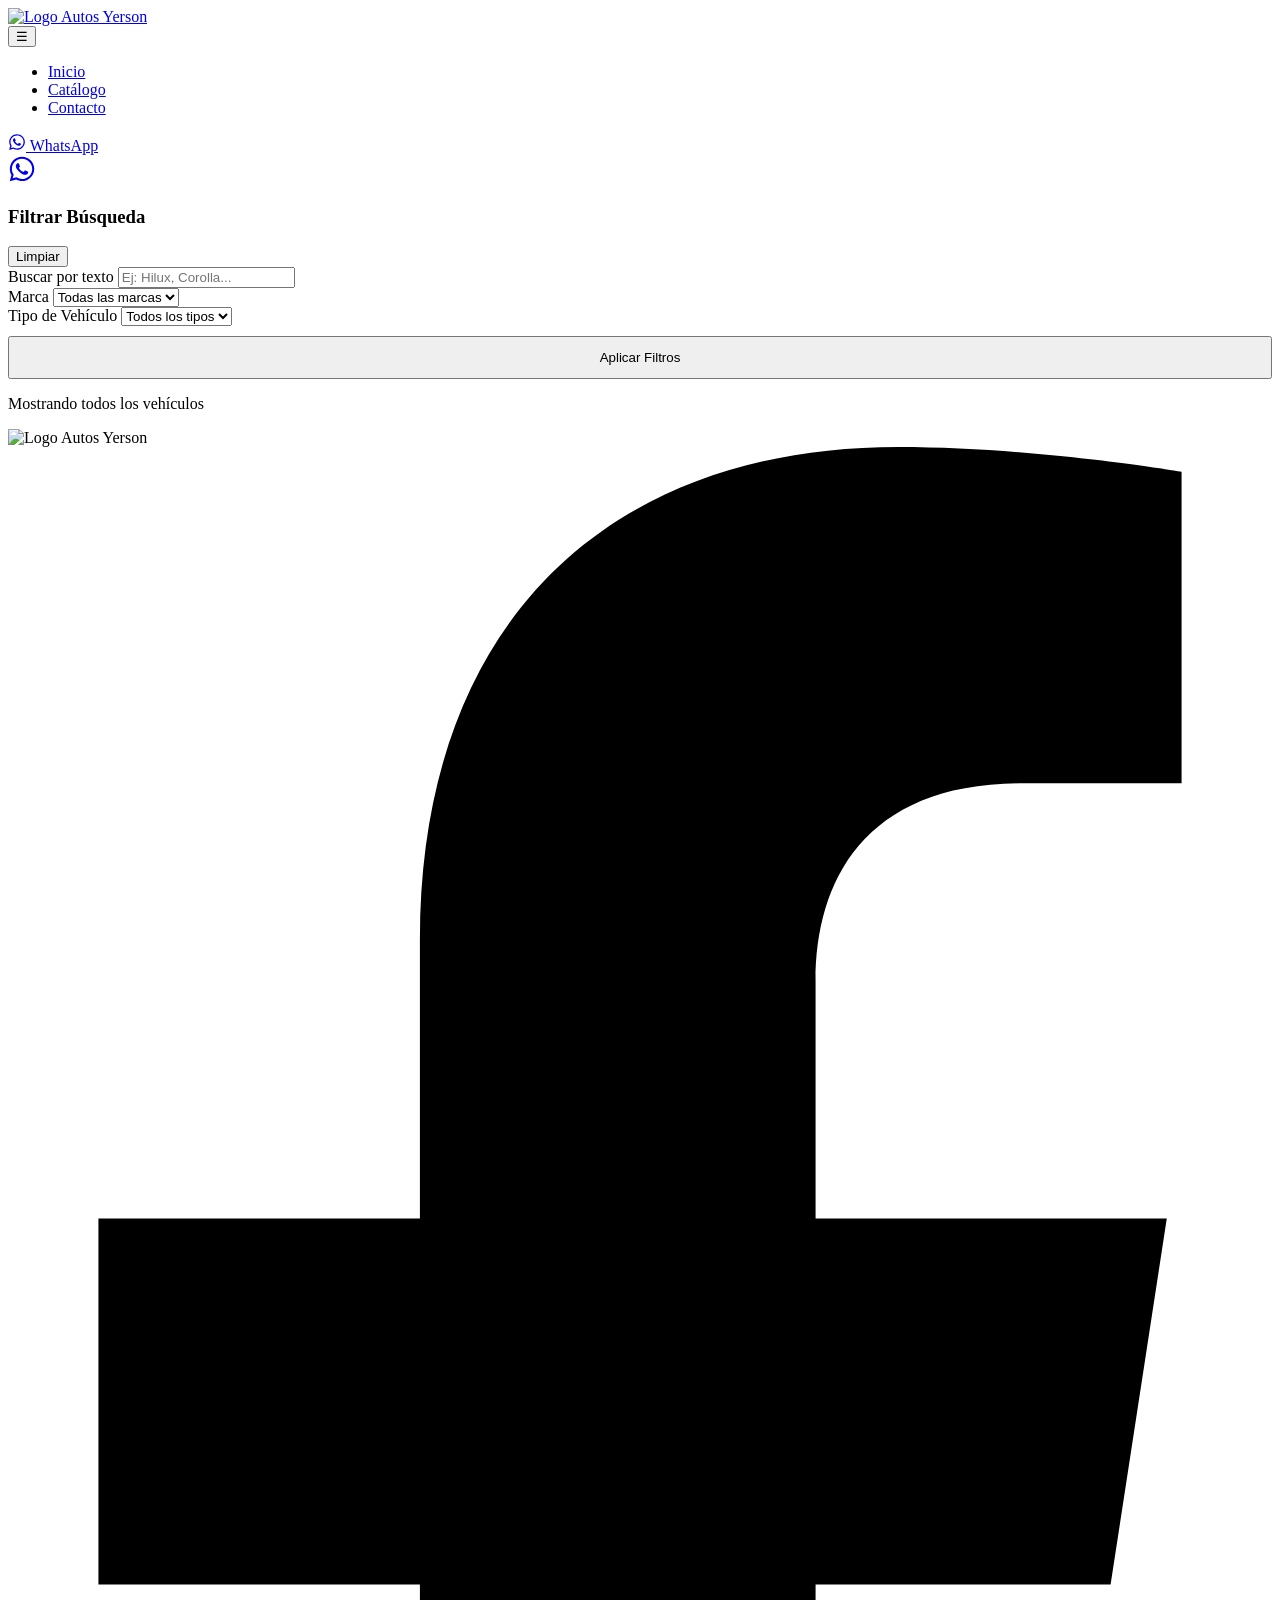
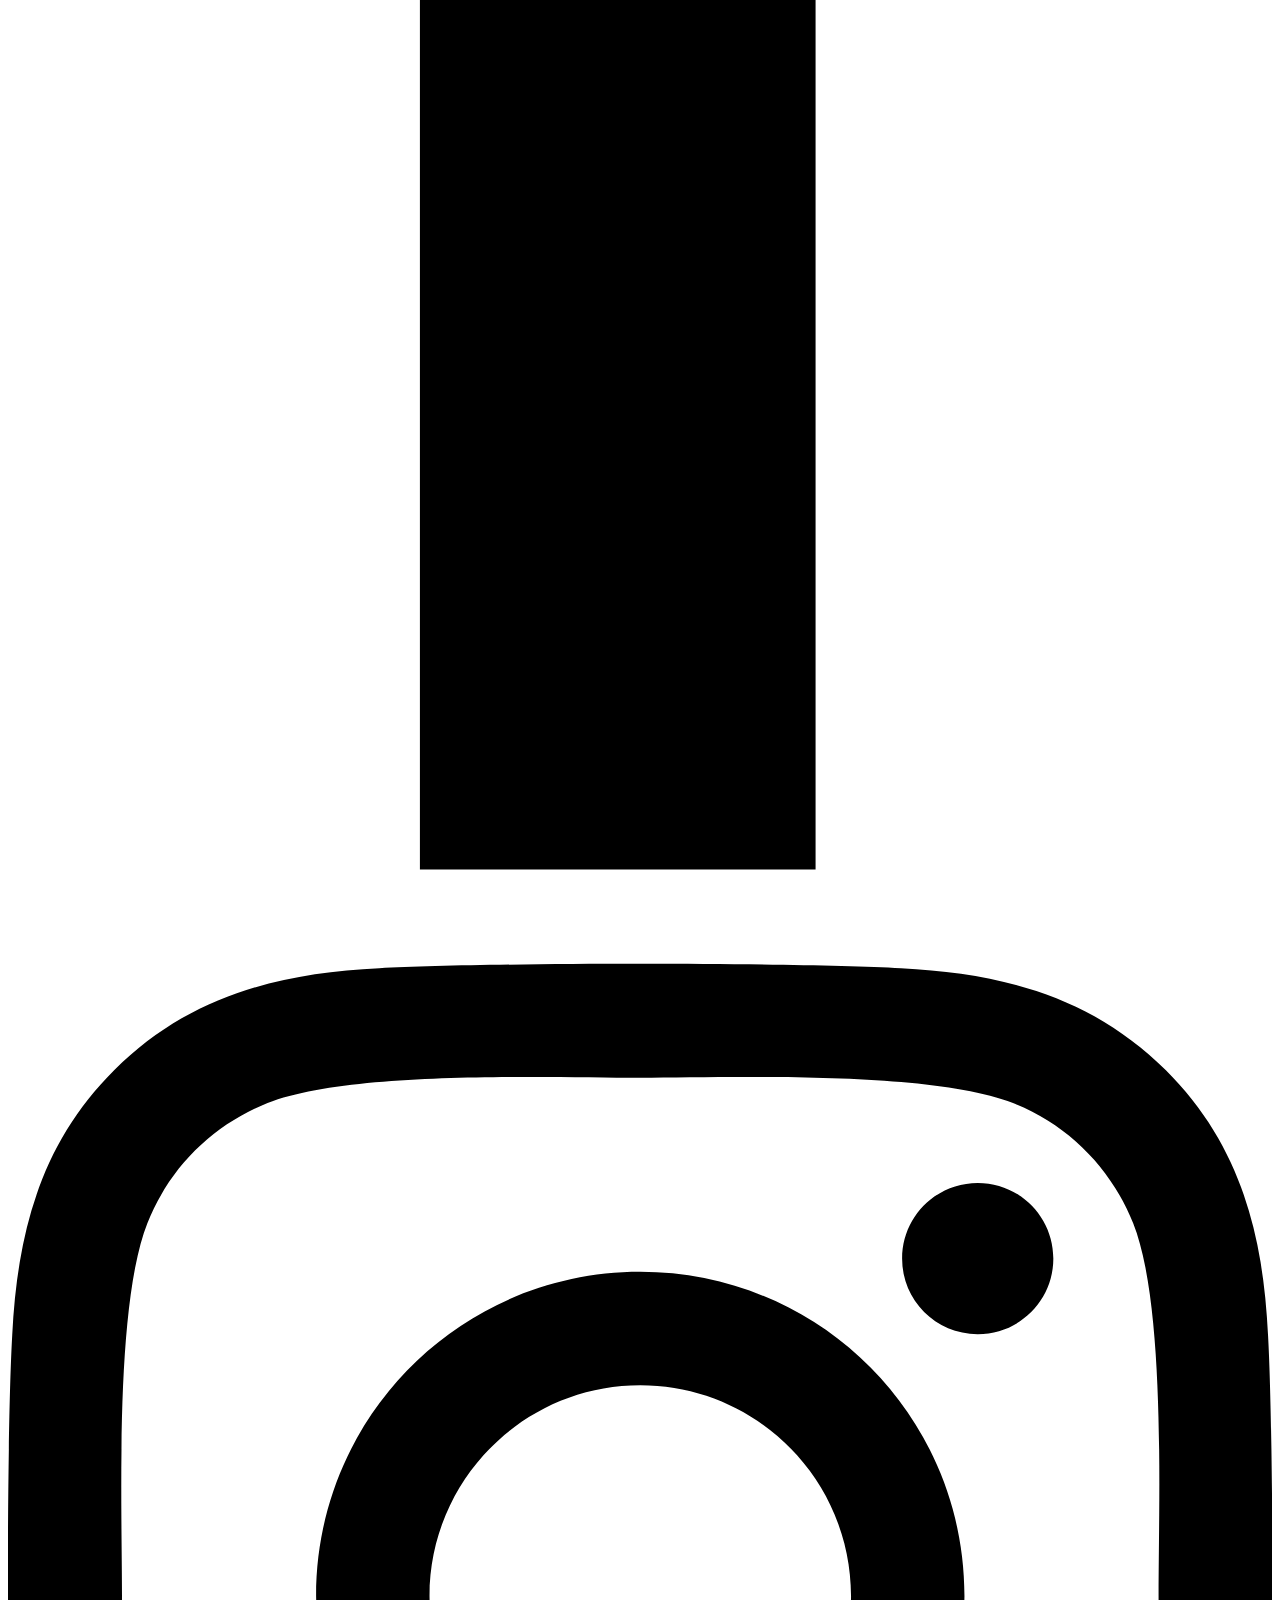
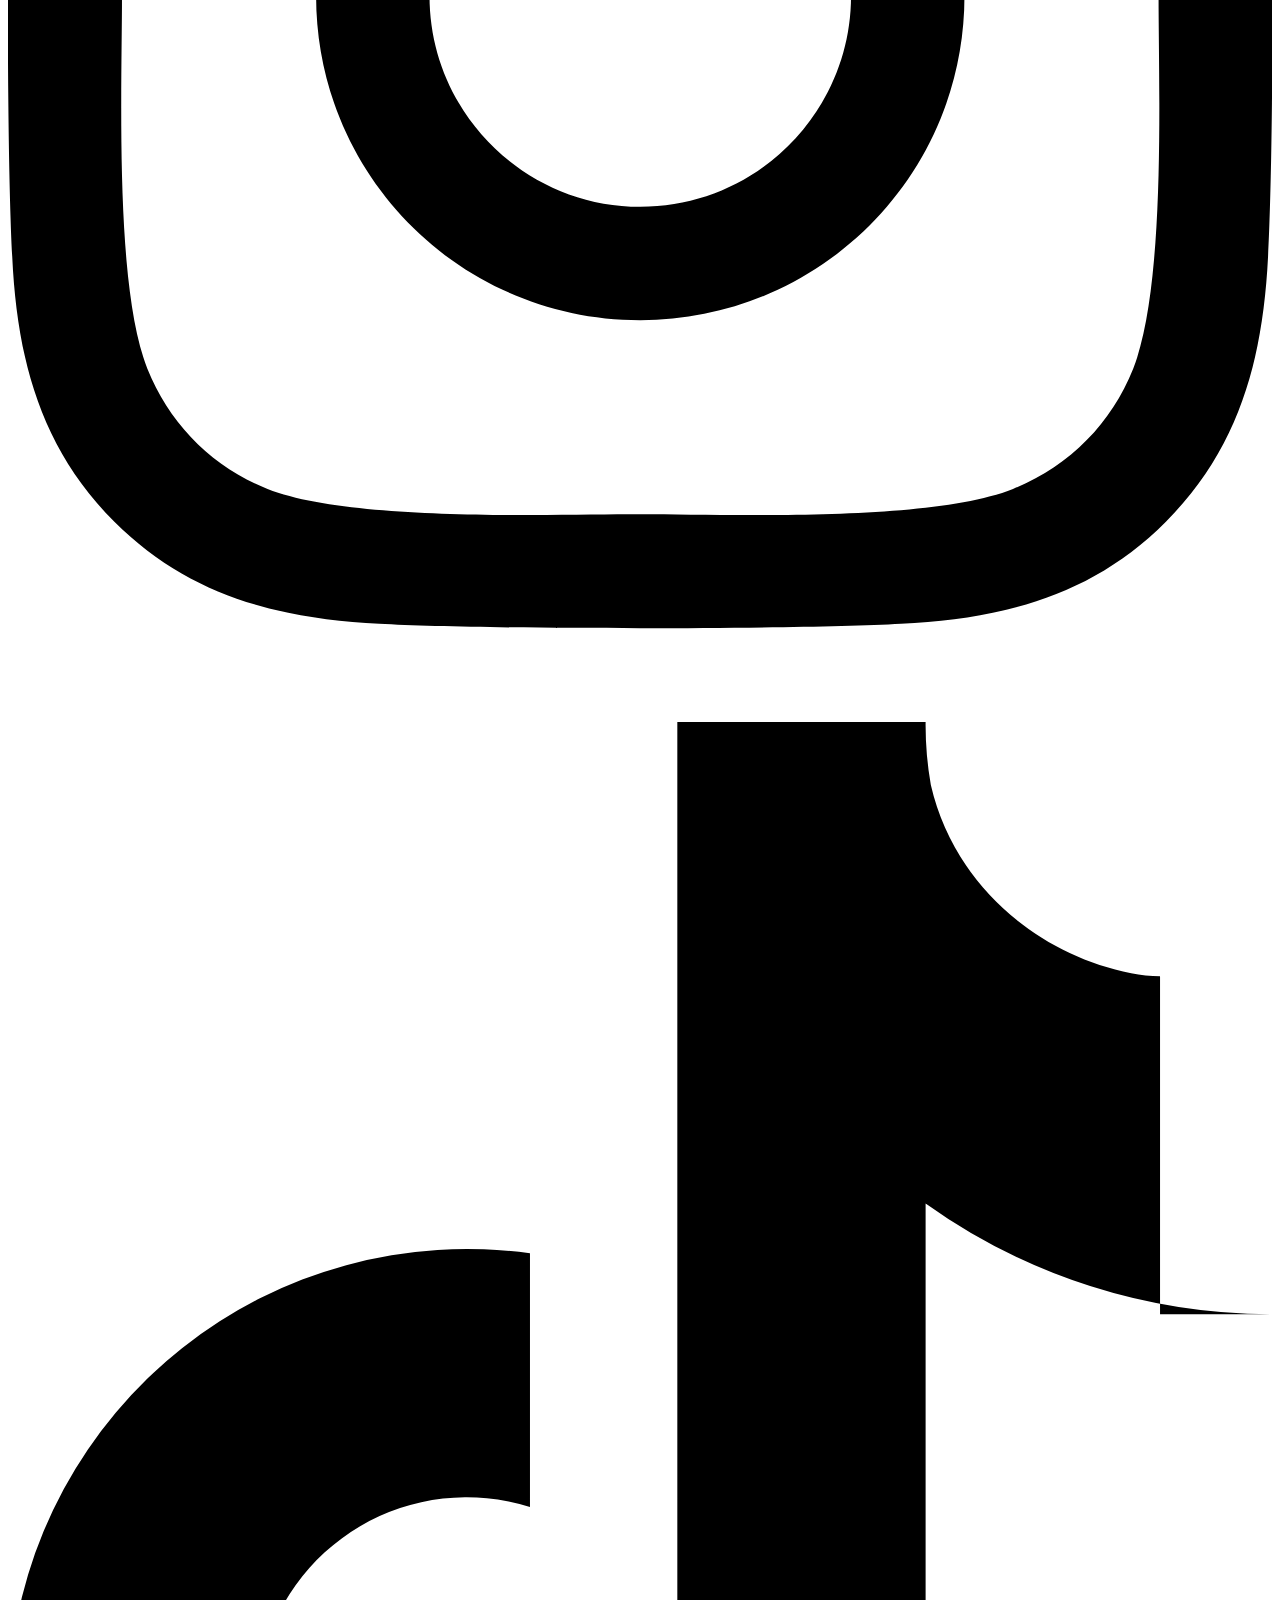
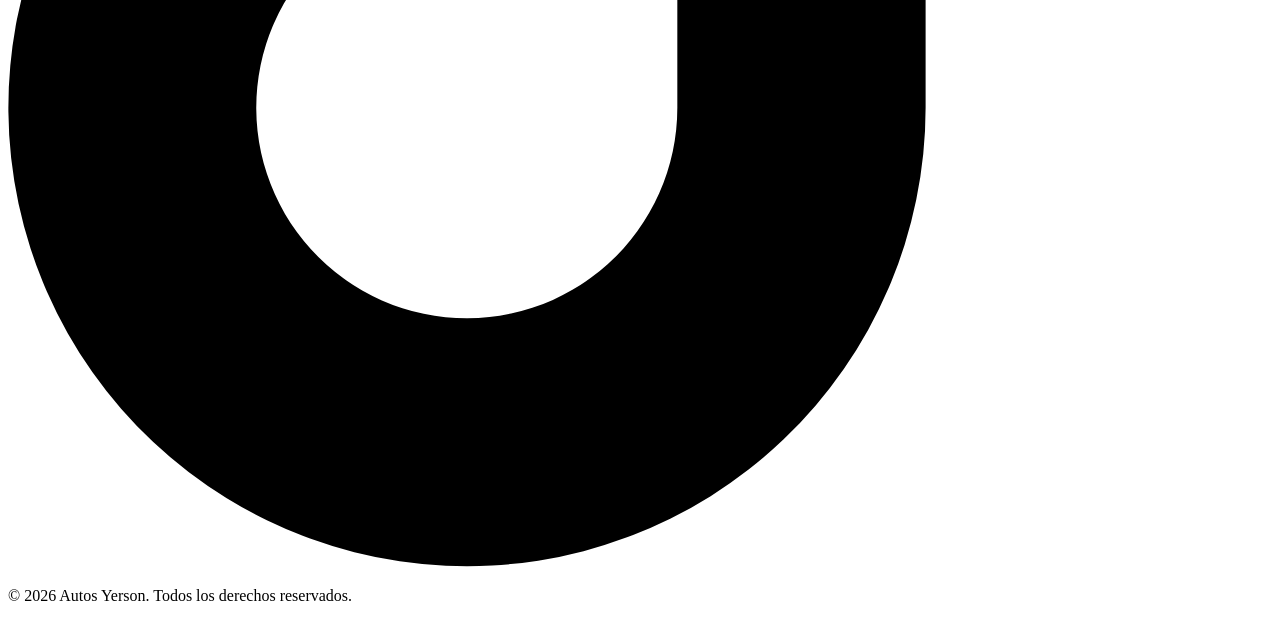
==== catalogo.html @ fd7e5380 "Add files via upload" ====
<!DOCTYPE html>
<html lang="es">
<head>
    <meta charset="UTF-8">
    <meta name="viewport" content="width=device-width, initial-scale=1.0">
    <title>Catálogo | Autos Yerson</title>
    <link href="https://fonts.googleapis.com/css2?family=Montserrat:wght@400;600;700;800&display=swap" rel="stylesheet">
    <link rel="stylesheet" href="css/styles.css">
</head>
<body>
    <header>
        <div class="logo">
            <a href="index.html">
                <img src="img/logo.png" alt="Logo Autos Yerson" class="logo-img">
            </a>
        </div>
        <button class="menu-toggle" id="menu-toggle">☰</button>
        <nav id="nav-menu">
            <ul>
                <li><a href="index.html">Inicio</a></li>
                <li><a href="catalogo.html" class="active">Catálogo</a></li>
                <!-- <li><a href="nosotros.html">Nosotros</a></li> -->
                <li><a href="contacto.html">Contacto</a></li>
            </ul>
        </nav>
         <a href="https://wa.me/50683307876" class="btn-whatsapp desktop-whatsapp" target="_blank" rel="noopener noreferrer">
    <svg viewBox="0 0 448 512" width="18" height="18"><path fill="currentColor" d="M380.9 97.1C339 55.1 283.2 32 223.9 32c-122.4 0-222 99.6-222 222 0 39.1 10.2 77.3 29.6 111L0 480l117.7-30.9c32.4 17.7 68.9 27 106.1 27h.1c122.3 0 224.1-99.6 224.1-222 0-59.3-25.2-115-67.1-157zm-157 341.6c-33.2 0-65.7-8.9-94-25.7l-6.7-4-69.8 18.3L72 359.2l-4.4-7c-18.5-29.4-28.2-63.3-28.2-98.2 0-101.7 82.8-184.5 184.6-184.5 49.3 0 95.6 19.2 130.4 54.1 34.8 34.9 56.2 81.2 56.1 130.5 0 101.8-84.9 184.6-186.6 184.6zm101.2-138.2c-5.5-2.8-32.8-16.2-37.9-18-5.1-1.9-8.8-2.8-12.5 2.8-3.7 5.6-14.3 18-17.6 21.8-3.2 3.7-6.5 4.2-12 1.4-32.6-16.3-54-29.1-75.5-66-5.7-9.8 5.7-9.1 16.3-30.3 1.8-3.7.9-6.9-.5-9.7-1.4-2.8-12.5-30.1-17.1-41.2-4.5-10.8-9.1-9.3-12.5-9.5-3.2-.2-6.9-.2-10.6-.2-3.7 0-9.7 1.4-14.8 6.9-5.1 5.6-19.4 19-19.4 46.3 0 27.3 19.9 53.7 22.6 57.4 2.8 3.7 39.1 59.7 94.8 83.8 35.2 15.2 49 16.5 66.6 13.9 10.7-1.6 32.8-13.4 37.4-26.4 4.6-13 4.6-24.1 3.2-26.4-1.3-2.5-5-3.9-10.5-6.6z"/></svg>
    WhatsApp
</a>
    </header>

<a href="https://wa.me/50683307876" class="whatsapp-flotante-premium" target="_blank" aria-label="Chat por WhatsApp">
    <svg viewBox="0 0 448 512" width="28" height="28">
        <path fill="currentColor" d="M380.9 97.1C339 55.1 283.2 32 223.9 32c-122.4 0-222 99.6-222 222 0 39.1 10.2 77.3 29.6 111L0 480l117.7-30.9c32.4 17.7 68.9 27 106.1 27h.1c122.3 0 224.1-99.6 224.1-222 0-59.3-25.2-115-67.1-157zm-157 341.6c-33.2 0-65.7-8.9-94-25.7l-6.7-4-69.8 18.3L72 359.2l-4.4-7c-18.5-29.4-28.2-63.3-28.2-98.2 0-101.7 82.8-184.5 184.6-184.5 49.3 0 95.6 19.2 130.4 54.1 34.8 34.9 56.2 81.2 56.1 130.5 0 101.8-84.9 184.6-186.6 184.6zm101.2-138.2c-5.5-2.8-32.8-16.2-37.9-18-5.1-1.9-8.8-2.8-12.5 2.8-3.7 5.6-14.3 18-17.6 21.8-3.2 3.7-6.5 4.2-12 1.4-32.6-16.3-54-29.1-75.5-66-5.7-9.8 5.7-9.1 16.3-30.3 1.8-3.7.9-6.9-.5-9.7-1.4-2.8-12.5-30.1-17.1-41.2-4.5-10.8-9.1-9.3-12.5-9.5-3.2-.2-6.9-.2-10.6-.2-3.7 0-9.7 1.4-14.8 6.9-5.1 5.6-19.4 19-19.4 46.3 0 27.3 19.9 53.7 22.6 57.4 2.8 3.7 39.1 59.7 94.8 83.8 35.2 15.2 49 16.5 66.6 13.9 10.7-1.6 32.8-13.4 37.4-26.4 4.6-13 4.6-24.1 3.2-26.4-1.3-2.5-5-3.9-10.5-6.6z"/>
    </svg>
</a>


    <!-- <div class="page-header catalogo-bg">
        <div class="hero-overlay"></div>
        <div class="page-header-content">
            <h1>Nuestro Inventario</h1>
            <p>Encuentra el vehículo perfecto para ti.</p>
        </div>
    </div> -->

    <section class="section-container catalogo-layout">
        
        <aside class="filtros-sidebar">
            <div class="filtros-header">
                <h3>Filtrar Búsqueda</h3>
                <button id="btn-limpiar-filtros" class="btn-limpiar">Limpiar</button>
            </div>
            
            <form id="form-filtros-catalogo" class="formulario-filtros">
                <div class="filtro-grupo">
                    <label>Buscar por texto</label>
                    <input type="text" name="texto" placeholder="Ej: Hilux, Corolla...">
                </div>

                <div class="filtro-grupo">
                    <label>Marca</label>
                    <select name="marca">
                        <option value="">Todas las marcas</option>
                        <option value="toyota">Toyota</option>
                        <option value="nissan">Nissan</option>
                        <option value="hyundai">Hyundai</option>
                    </select>
                </div>

                <div class="filtro-grupo">
                    <label>Tipo de Vehículo</label>
                    <select name="tipo">
                        <option value="">Todos los tipos</option>
                        <option value="suv">SUV</option>
                        <option value="sedan">Sedán</option>
                        <option value="pickup">Pick-Up</option>
                    </select>
                </div>

                <button type="submit" class="btn-rojo-fuerte" style="width: 100%; padding: 12px; margin-top: 10px;">Aplicar Filtros</button>
            </form>
        </aside>

        <main class="catalogo-main">
            <div class="catalogo-top-bar">
                <p id="contador-resultados" class="resultados-texto">Mostrando todos los vehículos</p>
                
                <!-- <div class="ordenar-por">
                    <label>Ordenar por:</label>
                    <select id="select-ordenar">
                        <option value="recientes">Más recientes</option>
                        <option value="precio-menor">Precio: Menor a Mayor</option>
                        <option value="precio-mayor">Precio: Mayor a Menor</option>
                    </select>
                </div> -->
            </div>

            <div class="grid-autos" id="grid-autos">
                </div>

            <div id="paginacion" class="paginacion-container"></div>
        </main>
        
    </section>

   <footer>
    <div class="footer-content">
        <div class="logo-footer">
            <img src="img/logo.png" alt="Logo Autos Yerson" style="height: 60px;">
        </div>
        
        <div class="redes-sociales">
            <a href="https://facebook.com/autosyerson" class="social-btn facebook" target="_blank" aria-label="Facebook">
                <svg viewBox="0 0 320 512"><path d="M279.14 288l14.22-92.66h-88.91v-60.13c0-25.35 12.42-50.06 52.24-50.06h40.42V6.26S260.43 0 225.36 0c-73.22 0-121.08 44.38-121.08 124.72v70.62H22.89V288h81.39v224h100.17V288z"/></svg>
            </a>
            
            <a href="https://instagram.com/autosyerson" class="social-btn instagram" target="_blank" aria-label="Instagram">
                <svg viewBox="0 0 448 512"><path d="M224.1 141c-63.6 0-114.9 51.3-114.9 114.9s51.3 114.9 114.9 114.9S339 319.5 339 255.9 287.7 141 224.1 141zm0 189.6c-41.1 0-74.7-33.5-74.7-74.7s33.5-74.7 74.7-74.7 74.7 33.5 74.7 74.7-33.6 74.7-74.7 74.7zm146.4-194.3c0 14.9-12 26.8-26.8 26.8-14.9 0-26.8-12-26.8-26.8s12-26.8 26.8-26.8 26.8 12 26.8 26.8zm76.1 27.2c-1.7-35.9-9.9-67.7-36.2-93.9-26.2-26.2-58-34.4-93.9-36.2-37-2.1-147.9-2.1-184.9 0-35.8 1.7-67.6 9.9-93.9 36.1s-34.4 58-36.2 93.9c-2.1 37-2.1 147.9 0 184.9 1.7 35.9 9.9 67.7 36.2 93.9s58 34.4 93.9 36.2c37 2.1 147.9 2.1 184.9 0 35.9-1.7 67.7-9.9 93.9-36.2 26.2-26.2 34.4-58 36.2-93.9 2.1-37 2.1-147.8 0-184.8zM398.8 388c-7.8 19.6-22.9 34.7-42.6 42.6-29.5 11.7-99.5 9-132.1 9s-102.7 2.6-132.1-9c-19.6-7.8-34.7-22.9-42.6-42.6-11.7-29.5-9-99.5-9-132.1s-2.6-102.7 9-132.1c7.8-19.6 22.9-34.7 42.6-42.6 29.5-11.7 99.5-9 132.1-9s102.7-2.6 132.1 9c19.6 7.8 34.7 22.9 42.6 42.6 11.7 29.5 9 99.5 9 132.1s2.7 102.7-9 132.1z"/></svg>
            </a>

            <a href="https://tiktok.com/@autosyerson" class="social-btn tiktok" target="_blank" aria-label="TikTok">
                <svg viewBox="0 0 448 512"><path d="M448,209.91a210.06,210.06,0,0,1-122.77-39.25V349.38A162.55,162.55,0,1,1,185,188.31V278.2a74.62,74.62,0,1,0,52.23,71.18V0l88,0a121.18,121.18,0,0,0,1.86,22.32c7.87,34.19,36.31,59.78,71,66.73,3.37.67,6.81,1,10.23,1.1V209.91Z"/></svg>
            </a>
        </div>

        <p class="copyright">© 2026 Autos Yerson. Todos los derechos reservados.</p>
    </div>
</footer>


    <script src="js/script.js"></script>
</body>
</html>
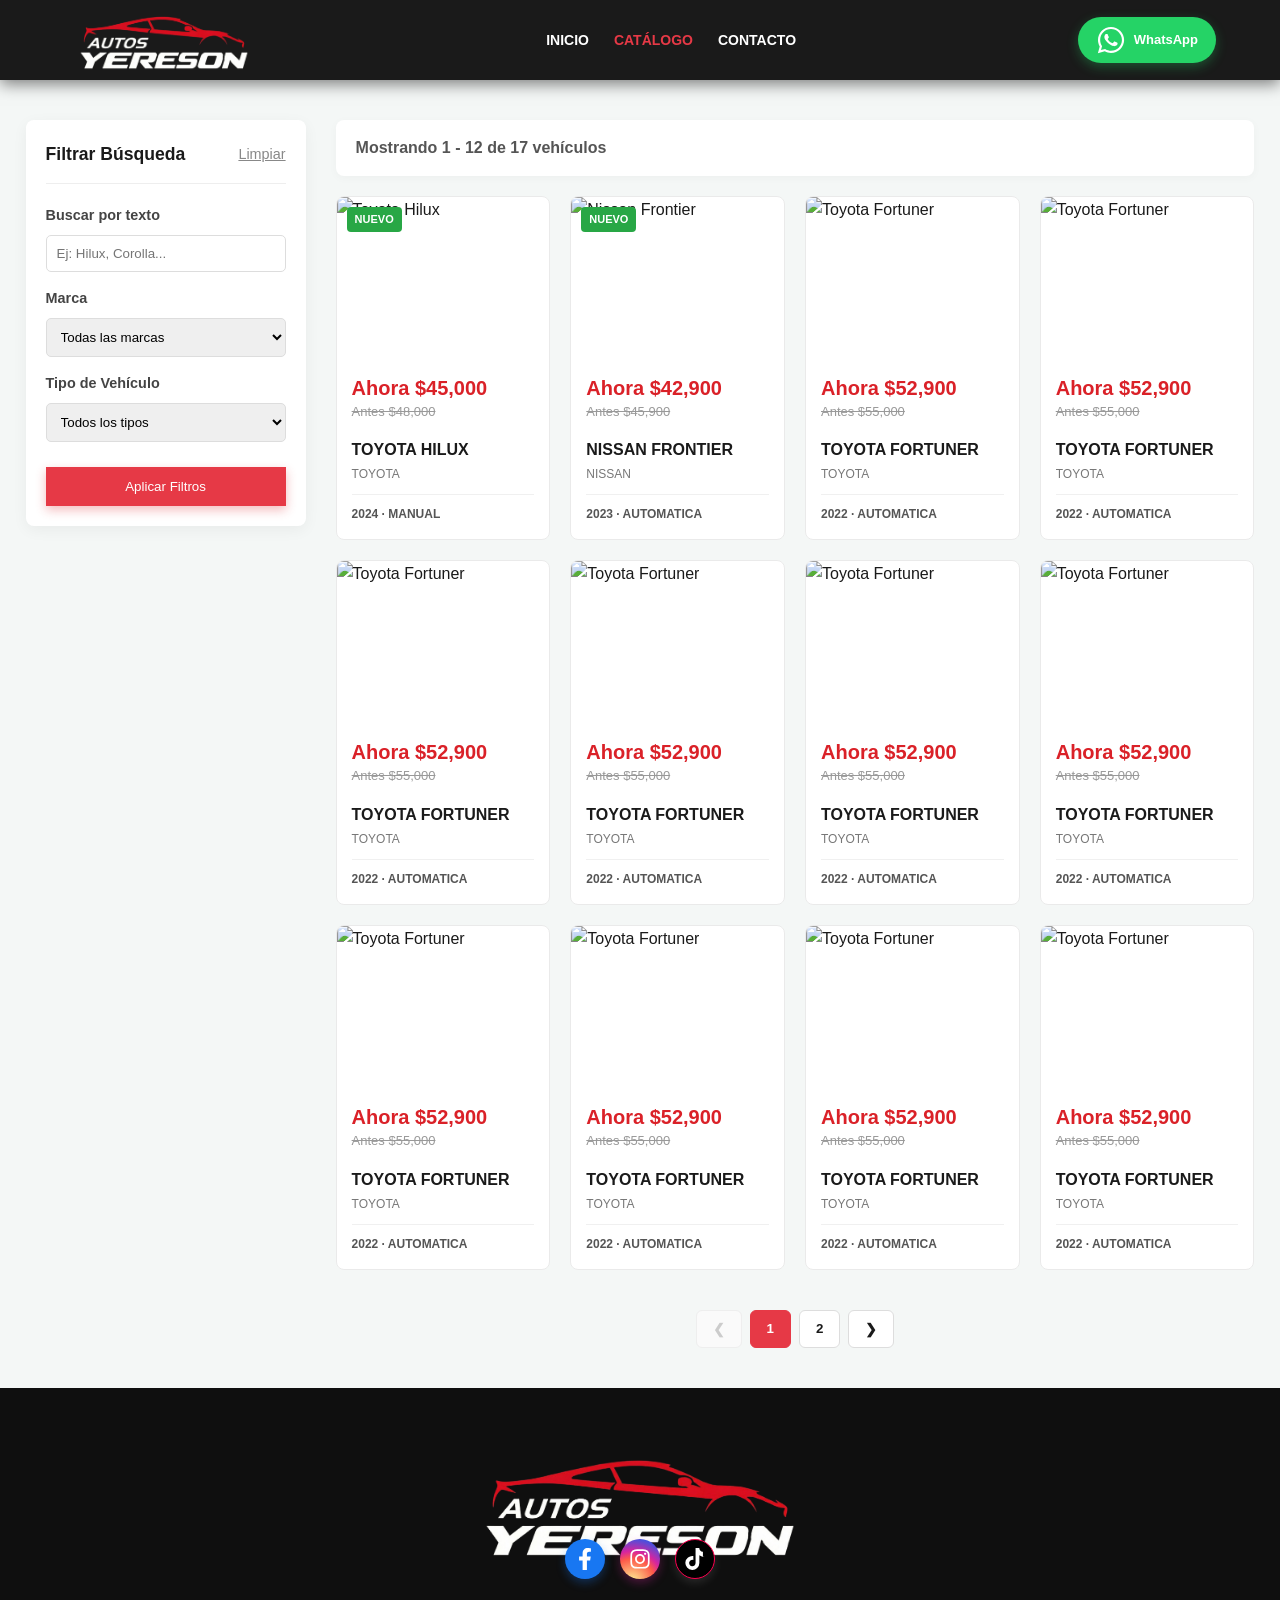
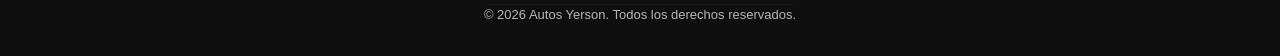
==== commit f583dcce: "Add files via upload" ====
--- a/catalogo.html
+++ b/catalogo.html
@@ -106,8 +106,8 @@
 
    <footer>
     <div class="footer-content">
-        <div class="logo-footer">
-            <img src="img/logo.png" alt="Logo Autos Yerson" style="height: 60px;">
+           <div class="logo-footer">
+            <img src="img/logo.png" alt="Logo Autos Yerson" style="height:110px;margin-bottom: -45px;">
         </div>
         
         <div class="redes-sociales">
--- a/css/styles.css
+++ b/css/styles.css
@@ -0,0 +1,2834 @@
+/* Estilos Generales y Reseteo */
+:root {
+    --primary-red: #E63946;
+    --dark-text: #1A1A1A;
+    --light-gray: #F4F7F6;
+    --pure-white: #FFFFFF;
+    --pure-black: #000000;
+}
+
+* {
+    margin: 0;
+    padding: 0;
+    box-sizing: border-box;
+}
+
+body {
+    font-family: 'Montserrat', sans-serif; /* Fuente moderna */
+    background-color: var(--light-gray);
+    color: var(--dark-text);
+    line-height: 1.6;
+}
+
+/* Cabecera Moderna */
+header {
+    display: flex;
+    justify-content: space-between;
+    align-items: center;
+    padding: 15px 5%;
+    background-color: var(--pure-white);
+    box-shadow: 0 2px 10px rgba(0,0,0,0.08);
+    position: sticky;
+    top: 0;
+    z-index: 1000;
+}
+
+/* Nuevo estilo de Logo Bicolor */
+.logo {
+    font-size: 28px;
+    font-weight: 800; /* Extra bold */
+    letter-spacing: -0.5px;
+}
+
+.brand-red { color: var(--primary-red); }
+.brand-dark { color: var(--dark-text); }
+.brand-white { color: var(--pure-white); }
+
+header nav ul {
+    list-style: none;
+    display: flex;
+    gap: 30px;
+}
+
+header nav ul li a {
+    text-decoration: none;
+    color: var(--dark-text);
+    font-weight: 600;
+    font-size: 14px;
+    text-transform: uppercase;
+    transition: color 0.3s;
+}
+
+header nav ul li a:hover, header nav ul li a.active {
+    color: var(--primary-red);
+}
+
+.btn-whatsapp {
+    background-color: #25D366;
+    color: white;
+    border: none;
+    padding: 12px 25px;
+    border-radius: 50px; /* Botones redondeados modernos */
+    font-weight: 700;
+    font-size: 14px;
+    cursor: pointer;
+    box-shadow: 0 4px 6px rgba(37, 211, 102, 0.2);
+    transition: transform 0.2s;
+}
+
+.btn-whatsapp:hover { transform: translateY(-2px); }
+
+/* Banner Principal y Buscador */
+.hero {
+    position: relative;
+    /* Nueva imagen de fondo más "premium" */
+    background: url('https://images.unsplash.com/photo-1492144534655-ae79c964c9d7?ixlib=rb-4.0.3&auto=format&fit=crop&w=1920&q=80') center/cover no-repeat;
+    height: 70vh; /* Un poco más alto */
+    display: flex;
+    justify-content: center;
+    align-items: center;
+    text-align: center;
+    color: var(--pure-white);
+}
+
+/* Capa oscura sobre la imagen para mejorar lectura */
+.hero-overlay {
+    position: absolute;
+    top: 0; left: 0; width: 100%; height: 100%;
+    background: linear-gradient(rgba(0,0,0,0.3), rgba(0,0,0,0.7));
+}
+
+.hero-content {
+    position: relative;
+    z-index: 2;
+    width: 90%;
+    max-width: 1000px;
+}
+
+.hero-content h1 {
+    font-size: 3.5rem;
+    font-weight: 800;
+    text-shadow: 0 2px 4px rgba(0,0,0,0.3);
+}
+
+.hero-subtitle {
+    font-size: 1.2rem;
+    margin-bottom: 40px;
+    opacity: 0.9;
+}
+
+/* Buscador Flotante Moderno */
+.search-box {
+    background: var(--pure-white);
+    padding: 15px;
+    border-radius: 8px;
+    display: flex;
+    gap: 15px;
+    justify-content: center;
+    flex-wrap: wrap;
+    box-shadow: 0 15px 30px rgba(0,0,0,0.15); /* Sombra más prominente */
+}
+
+.input-group {
+    flex: 1 1 200px; /* Flex para que se adapten */
+}
+
+.search-box select, .search-box button {
+    width: 100%;
+    padding: 15px 20px;
+    border: 2px solid #eee;
+    border-radius: 6px;
+    outline: none;
+    font-size: 16px;
+    font-family: 'Montserrat', sans-serif;
+    font-weight: 600;
+    color: #555;
+    background-color: #fff;
+    transition: border-color 0.3s;
+}
+
+.search-box select:focus {
+    border-color: var(--primary-red);
+}
+
+.btn-buscar {
+    background-color: var(--primary-red);
+    color: white;
+    border: none;
+    cursor: pointer;
+    font-weight: 800;
+    letter-spacing: 1px;
+    text-transform: uppercase;
+    flex: 0 1 auto; /* El botón no se estira tanto como los selects */
+    padding-left: 40px !important;
+    padding-right: 40px !important;
+}
+
+/* Secciones Comunes */
+.section-container {
+    padding: 80px 5%;
+}
+
+.section-title {
+    text-align: center;
+    margin-bottom: 50px;
+    color: var(--dark-text);
+    font-size: 2.2rem;
+    font-weight: 700;
+    position: relative;
+}
+
+/* Pequeña línea roja debajo de los títulos */
+.section-title::after {
+    content: '';
+    display: block;
+    width: 60px;
+    height: 4px;
+    background: var(--primary-red);
+    margin: 15px auto 0;
+    border-radius: 2px;
+}
+
+/* Catálogo de Autos (Tarjetas) */
+.grid-autos {
+    display: grid;
+    grid-template-columns: repeat(auto-fill, minmax(300px, 1fr));
+    gap: 30px;
+}
+
+.tarjeta-auto {
+    background: var(--pure-white);
+    border-radius: 12px; /* Bordes más redondeados */
+    overflow: hidden;
+    box-shadow: 0 5px 15px rgba(0,0,0,0.05);
+    transition: all 0.3s ease;
+    border: none; /* Quitamos el borde gris anterior */
+}
+
+.tarjeta-auto:hover {
+    transform: translateY(-8px);
+    box-shadow: 0 15px 30px rgba(0,0,0,0.1);
+}
+
+.image-container {
+    position: relative;
+    height: 240px;
+    overflow: hidden;
+}
+
+.tarjeta-auto img {
+    width: 100%;
+    height: 100%;
+    object-fit: cover;
+    transition: transform 0.5s;
+}
+
+.tarjeta-auto:hover img {
+    transform: scale(1.05); /* Zoom suave al pasar el mouse */
+}
+
+.tag-transmision {
+    position: absolute;
+    bottom: 10px;
+    left: 10px;
+    background: rgba(0,0,0,0.7);
+    color: white;
+    padding: 5px 10px;
+    font-size: 12px;
+    border-radius: 4px;
+    font-weight: 600;
+}
+
+.info-auto {
+    padding: 25px;
+}
+
+.precios-container {
+    display: flex;
+    align-items: baseline;
+    gap: 10px;
+    margin-bottom: 5px;
+}
+
+.precio-actual {
+    font-size: 1.8rem;
+    color: var(--primary-red);
+    font-weight: 800;
+}
+
+.precio-anterior {
+    text-decoration: line-through;
+    color: #aaa;
+    font-size: 1rem;
+    font-weight: 600;
+}
+
+.titulo-auto {
+    font-size: 1.3rem;
+    margin: 10px 0;
+    color: var(--dark-text);
+    font-weight: 700;
+}
+
+.detalles-auto {
+    color: #666;
+    font-size: 1rem;
+    font-weight: 500;
+}
+
+/* Categorías rápidas */
+.grid-categorias {
+    display: grid;
+    grid-template-columns: repeat(auto-fit, minmax(220px, 1fr));
+    gap: 25px;
+}
+
+.item-categoria {
+    background: var(--pure-white);
+    padding: 35px 20px;
+    text-align: center;
+    border-radius: 12px;
+    font-weight: 700;
+    color: var(--dark-text);
+    cursor: pointer;
+    transition: all 0.3s;
+    box-shadow: 0 4px 10px rgba(0,0,0,0.03);
+    border: 2px solid transparent;
+    text-transform: uppercase;
+    letter-spacing: 0.5px;
+}
+
+.item-categoria:hover {
+    border-color: var(--primary-red);
+    color: var(--primary-red);
+    transform: translateY(-3px);
+    box-shadow: 0 10px 20px rgba(230, 57, 70, 0.1);
+}
+
+/* Footer Negro */
+footer {
+    background: var(--pure-black);
+    color: var(--pure-white);
+    text-align: center;
+    padding: 10px 0;
+    margin-top: 0px;
+}
+
+.footer-content {
+    display: flex;
+    flex-direction: column;
+    align-items: center;
+    gap: 20px;
+}
+
+.logo-footer {
+    font-size: 24px;
+    font-weight: 800;
+}
+
+footer p {
+    opacity: 0.7;
+    font-size: 14px;
+}
+
+:root {
+    --primary-red: #E63946;
+    --dark-text: #1A1A1A;
+    --light-gray: #F4F7F6;
+    --pure-white: #FFFFFF;
+    --pure-black: #000000;
+}
+
+* { margin: 0; padding: 0; box-sizing: border-box; }
+body { font-family: 'Montserrat', sans-serif; background-color: var(--light-gray); color: var(--dark-text); line-height: 1.6; }
+
+/* Header */
+header { display: flex; justify-content: space-between; align-items: center; padding: 15px 5%; background-color: var(--pure-white); box-shadow: 0 2px 10px rgba(0,0,0,0.08); position: sticky; top: 0; z-index: 1000; }
+.logo { font-size: 28px; font-weight: 800; letter-spacing: -0.5px; }
+.brand-red { color: var(--primary-red); }
+.brand-dark { color: var(--dark-text); }
+.brand-white { color: var(--pure-white); }
+header nav ul { list-style: none; display: flex; gap: 30px; }
+header nav ul li a { text-decoration: none; color: var(--dark-text); font-weight: 600; font-size: 14px; text-transform: uppercase; transition: color 0.3s; }
+header nav ul li a:hover, header nav ul li a.active { color: var(--primary-red); }
+.btn-whatsapp { background-color: #25D366; color: white; border: none; padding: 12px 25px; border-radius: 50px; font-weight: 700; cursor: pointer; transition: transform 0.2s; }
+
+/* Banners */
+.hero { position: relative; background: url('https://images.unsplash.com/photo-1492144534655-ae79c964c9d7?ixlib=rb-4.0.3&auto=format&fit=crop&w=1920&q=80') center/cover no-repeat; height: 70vh; display: flex; justify-content: center; align-items: center; text-align: center; color: var(--pure-white); }
+.hero-overlay { position: absolute; top: 0; left: 0; width: 100%; height: 100%; background: linear-gradient(rgba(0,0,0,0.3), rgba(0,0,0,0.7)); }
+.hero-content { position: relative; z-index: 2; width: 90%; max-width: 1000px; }
+.hero-content h1 { font-size: 3.5rem; font-weight: 800; }
+.hero-subtitle { font-size: 1.2rem; margin-bottom: 40px; }
+
+/* Buscador */
+.search-box { background: var(--pure-white); padding: 15px; border-radius: 8px; display: flex; gap: 15px; justify-content: center; flex-wrap: wrap; box-shadow: 0 15px 30px rgba(0,0,0,0.15); }
+.input-group { flex: 1 1 200px; }
+.search-box select, .search-box button { width: 100%; padding: 15px 20px; border: 2px solid #eee; border-radius: 6px; font-family: 'Montserrat', sans-serif; font-weight: 600; }
+.btn-buscar { background-color: var(--primary-red); color: white; border: none; cursor: pointer; text-transform: uppercase; flex: 0 1 auto; }
+
+/* Secciones Generales */
+.section-container { padding: 80px 5%; }
+.section-title { text-align: center; margin-bottom: 50px; font-size: 2.2rem; font-weight: 700; }
+.section-title::after { content: ''; display: block; width: 60px; height: 4px; background: var(--primary-red); margin: 15px auto 0; }
+
+/* Catálogo y Tarjetas */
+.grid-autos { display: grid; grid-template-columns: repeat(auto-fill, minmax(300px, 1fr)); gap: 30px; }
+.tarjeta-auto { background: var(--pure-white); border-radius: 12px; overflow: hidden; box-shadow: 0 5px 15px rgba(0,0,0,0.05); transition: all 0.3s ease; }
+.tarjeta-auto:hover { transform: translateY(-8px); box-shadow: 0 15px 30px rgba(0,0,0,0.1); }
+.image-container { position: relative; height: 240px; overflow: hidden; }
+.tarjeta-auto img { width: 100%; height: 100%; object-fit: cover; transition: transform 0.5s; }
+.tarjeta-auto:hover img { transform: scale(1.05); }
+.tag-transmision { position: absolute; bottom: 10px; left: 10px; background: rgba(0,0,0,0.7); color: white; padding: 5px 10px; font-size: 12px; border-radius: 4px; font-weight: 600; }
+.info-auto { padding: 25px; }
+.precios-container { display: flex; align-items: baseline; gap: 10px; margin-bottom: 5px; }
+.precio-actual { font-size: 1.8rem; color: var(--primary-red); font-weight: 800; }
+.precio-anterior { text-decoration: line-through; color: #aaa; font-weight: 600; }
+.titulo-auto { font-size: 1.3rem; margin: 10px 0; font-weight: 700; }
+
+/* Categorías */
+.grid-categorias { display: grid; grid-template-columns: repeat(auto-fit, minmax(220px, 1fr)); gap: 25px; }
+.item-categoria { background: var(--pure-white); padding: 35px 20px; text-align: center; border-radius: 12px; font-weight: 700; cursor: pointer; transition: all 0.3s; border: 2px solid transparent; text-transform: uppercase; }
+.item-categoria:hover { border-color: var(--primary-red); color: var(--primary-red); transform: translateY(-3px); }
+
+/* Footer */
+footer { background: var(--pure-black); color: var(--pure-white); text-align: center; padding: 50px 0; margin-top: 40px; }
+.footer-content { display: flex; flex-direction: column; align-items: center; gap: 20px; }
+.logo-footer { font-size: 24px; font-weight: 800; }
+
+/* Páginas Internas */
+.page-header { position: relative; height: 40vh; display: flex; justify-content: center; align-items: center; text-align: center; color: var(--pure-white); background-size: cover; background-position: center; }
+.catalogo-bg { background-image: url('https://images.unsplash.com/photo-1549317661-bd32c8ce0be2?ixlib=rb-4.0.3&auto=format&fit=crop&w=1920&q=80'); }
+.nosotros-bg { background-image: url('https://images.unsplash.com/photo-1560250097-0b93528c311a?ixlib=rb-4.0.3&auto=format&fit=crop&w=1920&q=80'); }
+.contacto-bg { background-image: url('https://images.unsplash.com/photo-1534080534261-2495bb1cd5f3?ixlib=rb-4.0.3&auto=format&fit=crop&w=1920&q=80'); }
+.page-header-content { position: relative; z-index: 2; }
+.page-header-content h1 { font-size: 3rem; font-weight: 800; }
+.nosotros-grid, .contacto-grid { display: grid; grid-template-columns: 1fr 1fr; gap: 50px; align-items: center; }
+.nosotros-imagen img { width: 100%; border-radius: 12px; }
+.contacto-grid { background: var(--pure-white); padding: 50px; border-radius: 12px; }
+.datos-contacto { margin-top: 30px; background: var(--light-gray); padding: 25px; border-radius: 8px; }
+.formulario-contacto .input-group { margin-bottom: 20px; width: 100%; }
+.formulario-contacto input, .formulario-contacto textarea { width: 100%; padding: 15px; border: 2px solid #eee; border-radius: 6px; font-family: 'Montserrat', sans-serif; outline: none; }
+
+/* Estilos Responsivos */
+.menu-toggle { display: none; font-size: 28px; background: none; border: none; cursor: pointer; color: var(--dark-text); }
+.whatsapp-flotante { display: none; }
+
+@media (max-width: 768px) {
+    .section-container { padding: 40px 5%; }
+    h1 { font-size: 2.2rem !important; }
+    header { flex-wrap: wrap; padding: 15px 5%; }
+    .menu-toggle { display: block; }
+    .desktop-whatsapp { display: none; }
+    #nav-menu { width: 100%; display: none; flex-direction: column; background-color: var(--pure-white); padding: 20px 0; border-top: 1px solid #eee; margin-top: 15px; }
+    #nav-menu.activo { display: flex; }
+    header nav ul { flex-direction: column; gap: 15px; text-align: center; }
+    .search-box { flex-direction: column; padding: 20px; }
+    .input-group, .btn-buscar { width: 100%; }
+    .grid-autos, .nosotros-grid, .contacto-grid { grid-template-columns: 1fr; }
+    .hero { height: 60vh; }
+    .page-header { height: 30vh; }
+    .whatsapp-flotante { display: flex; align-items: center; gap: 8px; position: fixed; bottom: 20px; right: 20px; background-color: #25D366; color: white; padding: 12px 20px; border-radius: 50px; text-decoration: none; font-weight: 700; box-shadow: 0 4px 10px rgba(0,0,0,0.2); z-index: 1000; }
+}
+
+/* Header Oscuro para integrar el Logo */
+header { 
+    display: flex; 
+    justify-content: space-between; 
+    align-items: center; 
+    padding: 10px 5%; 
+    background-color: #0f0f0f; /* Negro casi puro */
+    box-shadow: 0 4px 15px rgba(0,0,0,0.5); 
+    position: sticky; 
+    top: 0; 
+    z-index: 1000; 
+}
+
+/* Ajustes de la imagen del logo */
+.logo-img {
+    height: 60px;
+    width: auto;
+    display: block;
+    object-fit: contain;
+}
+
+header nav ul { 
+    list-style: none; 
+    display: flex; 
+    gap: 30px; 
+}
+
+/* Letras del menú ahora en blanco */
+header nav ul li a { 
+    text-decoration: none; 
+    color: var(--pure-white); /* Texto blanco */
+    font-weight: 600; 
+    font-size: 14px; 
+    text-transform: uppercase; 
+    transition: color 0.3s; 
+}
+
+header nav ul li a:hover, header nav ul li a.active { 
+    color: var(--primary-red); /* Al pasar el mouse se pone rojo */
+}
+
+.btn-whatsapp { 
+    background-color: #25D366; 
+    color: white; 
+    border: none; 
+    padding: 12px 25px; 
+    border-radius: 50px; 
+    font-weight: 700; 
+    cursor: pointer; 
+    transition: transform 0.2s; 
+}
+
+/* Ajuste del botón hamburguesa a blanco para móviles */
+.menu-toggle { 
+    display: none; 
+    font-size: 28px; 
+    background: none; 
+    border: none; 
+    cursor: pointer; 
+    color: var(--pure-white); 
+}
+/* --- NUEVOS ESTILOS DE CABECERA Y BOTONES --- */
+header { 
+    display: flex; 
+    justify-content: space-between; 
+    align-items: center; 
+    padding: 10px 5%; 
+    background-color: #1a1a1a; /* Gris muy oscuro igual a la imagen */
+    position: sticky; 
+    top: 0; 
+    z-index: 1000; 
+}
+
+.header-actions {
+    display: flex;
+    gap: 15px;
+}
+
+.btn-header-red {
+    background-color: #e53935;
+    color: white;
+    padding: 8px 20px;
+    border-radius: 4px;
+    text-decoration: none;
+    font-weight: 600;
+    font-size: 14px;
+}
+
+.btn-header-white {
+    background-color: white;
+    color: #1a1a1a;
+    padding: 8px 20px;
+    border-radius: 4px;
+    text-decoration: none;
+    font-weight: 600;
+    font-size: 14px;
+}
+
+.desktop-only { display: flex; }
+
+/* --- SECCIÓN DEL BUSCADOR ROJO --- */
+.busqueda-roja {
+    background-color: #da2128; /* Rojo exacto de la imagen de referencia */
+    padding: 30px 5%;
+}
+
+.busqueda-container {
+    max-width: 1200px;
+    margin: 0 auto;
+}
+
+.advanced-search-form {
+    display: flex;
+    flex-direction: column;
+    gap: 15px;
+}
+
+/* Fila 1: Input de texto y Botón buscar */
+.search-row-1 {
+    display: flex;
+    gap: 15px;
+}
+
+.input-general {
+    flex: 1;
+    padding: 12px 15px;
+    border: none;
+    border-radius: 4px;
+    font-size: 15px;
+    font-family: 'Montserrat', sans-serif;
+    outline: none;
+}
+
+.btn-buscar-dark {
+    background-color: #4a4d50; /* Gris oscuro del botón Buscar */
+    color: white;
+    border: none;
+    padding: 0 25px;
+    border-radius: 4px;
+    font-size: 15px;
+    cursor: pointer;
+    font-weight: 600;
+    font-family: 'Montserrat', sans-serif;
+}
+
+/* Fila 2: Selectores */
+.search-row-2 {
+    display: flex;
+    gap: 10px;
+    flex-wrap: wrap; /* Para que se acomoden en celular */
+}
+
+.search-row-2 select {
+    flex: 1;
+    min-width: 140px;
+    padding: 12px;
+    border: none;
+    border-radius: 4px;
+    font-size: 14px;
+    font-family: 'Montserrat', sans-serif;
+    color: #333;
+    outline: none;
+    cursor: pointer;
+}
+
+/* Fila 3: Botón Ver Todos */
+.btn-ver-todos {
+    background: transparent;
+    color: white;
+    border: 1px solid white;
+    padding: 8px 25px;
+    border-radius: 4px;
+    font-size: 14px;
+    cursor: pointer;
+    font-weight: 600;
+    transition: all 0.3s;
+    font-family: 'Montserrat', sans-serif;
+}
+
+.btn-ver-todos:hover {
+    background: white;
+    color: #da2128;
+}
+
+/* --- BANNER DEBAJO DEL BUSCADOR --- */
+.banner-promocion {
+    margin-top: -50px;
+    width: 100%;
+    background-color: #f4f4f4; /* Fondo claro por si la imagen no carga rápido */
+}
+
+.img-banner-ancho {
+    width: 100%;
+    height: 670px; /* Esto permite que la imagen muestre su altura real */
+    display: block;
+    /* Eliminamos el object-fit: cover para que no la recorte */
+}
+
+
+/* --- RESPONSIVIDAD (Móviles) --- */
+@media (max-width: 768px) {
+    .desktop-only { display: none; }
+    .search-row-1 { flex-direction: column; }
+    .btn-buscar-dark { padding: 15px; }
+    .img-banner-ancho { height: 170px; }
+}
+
+/* --- SECCIÓN DEL BUSCADOR CON DEGRADADO --- */
+.busqueda-degradado {
+    /* Degradado sutil: del rojo vivo a un rojo casi negro en la esquina inferior derecha */
+    background: linear-gradient(135deg, #da2128 30%, #b40a0f 100%);
+    padding: 50px 5%;
+    margin-bottom: 40px;
+}
+
+.busqueda-container {
+    max-width: 1200px;
+    margin: 0 auto;
+}
+
+.advanced-search-form {
+    display: flex;
+    flex-direction: column;
+    gap: 15px;
+}
+
+/* Área principal: Input/Selects a la izquierda, Botón Buscar a la derecha */
+.search-main-area {
+    display: flex;
+    gap: 15px;
+    align-items: flex-start;
+}
+
+.search-inputs-col {
+    flex: 1;
+    display: flex;
+    flex-direction: column;
+    gap: 15px;
+}
+
+/* Input de texto largo */
+.input-general {
+    width: 100%;
+    padding: 14px 15px;
+    border: none;
+    border-radius: 4px;
+    font-size: 15px;
+    font-family: 'Montserrat', sans-serif;
+    outline: none;
+}
+
+/* Fila de selectores */
+.search-selects-row {
+    display: flex;
+    gap: 10px;
+    flex-wrap: wrap;
+}
+
+.search-selects-row select, .btn-white-filter {
+    flex: 1;
+    min-width: 120px;
+    padding: 12px;
+    border: none;
+    border-radius: 4px;
+    font-size: 14px;
+    font-family: 'Montserrat', sans-serif;
+    color: #333;
+    outline: none;
+    cursor: pointer;
+}
+
+.btn-white-filter {
+    background: white;
+    text-align: center;
+}
+
+/* Botón Buscar oscuro a la derecha */
+.btn-buscar-dark {
+    background-color: #4a4d50; 
+    color: white;
+    border: none;
+    padding: 0 30px;
+    height: 48px; /* Misma altura que el input de texto */
+    border-radius: 4px;
+    font-size: 15px;
+    cursor: pointer;
+    font-weight: 600;
+    font-family: 'Montserrat', sans-serif;
+    transition: background 0.3s;
+    display: flex;
+    align-items: center;
+}
+
+.btn-buscar-dark:hover {
+    background-color: #2c2e30;
+}
+
+/* Fila 3: Botón Ver Todos */
+.search-row-3 {
+    margin-top: 5px;
+}
+
+.btn-ver-todos {
+    background: transparent;
+    color: white;
+    border: 1px solid white;
+    padding: 8px 25px;
+    border-radius: 4px;
+    font-size: 14px;
+    cursor: pointer;
+    font-weight: 600;
+    transition: all 0.3s;
+    font-family: 'Montserrat', sans-serif;
+}
+
+.btn-ver-todos:hover {
+    background: white;
+    color: #da2128;
+}
+
+/* --- RESPONSIVIDAD (Móviles) --- */
+@media (max-width: 768px) {
+    .search-main-area { flex-direction: column; }
+    .btn-buscar-dark { width: 100%; justify-content: center; height: auto; padding: 15px; }
+}
+/* --- CATÁLOGO ESTILO VEINSA --- */
+.seccion-catalogo {
+    padding: 60px 5%;
+    background-color: #ffffff; /* Fondo blanco limpio */
+    padding-bottom: 150px;
+}
+
+.contenedor-centrado {
+    max-width: 1200px;
+    margin: 0 auto;
+}
+
+.titulo-principal {
+    text-align: center;
+    font-size: 28px;
+    font-weight: 800;
+    color: #1a1a1a;
+    margin-bottom: 10px;
+    text-transform: uppercase;
+}
+
+.subtitulo-principal {
+    text-align: center;
+    font-size: 16px;
+    color: #666;
+    margin-bottom: 40px;
+}
+
+/* Cuadrícula de Autos */
+.grid-veinsa {
+    display: grid;
+    grid-template-columns: repeat(auto-fill, minmax(260px, 1fr));
+    gap: 20px;
+}
+
+/* Tarjeta Exacta */
+.tarjeta-veinsa {
+    background: #fff;
+    border: 1px solid #eaeaea; /* Borde muy sutil */
+    border-radius: 8px;
+    overflow: hidden;
+    position: relative;
+    transition: box-shadow 0.3s ease;
+}
+
+.tarjeta-veinsa:hover {
+    box-shadow: 0 10px 20px rgba(0,0,0,0.08);
+}
+
+.img-veinsa-container {
+    position: relative;
+    height: 200px;
+    width: 100%;
+}
+
+.img-veinsa-container img {
+    width: 100%;
+    height: 100%;
+    object-fit: cover;
+}
+
+/* Etiqueta "Nuevo" sobre la foto */
+.tag-estado {
+    position: absolute;
+    top: 10px;
+    left: 10px;
+    background-color: #28a745; /* Verde para nuevo */
+    color: white;
+    font-size: 11px;
+    font-weight: bold;
+    padding: 4px 8px;
+    border-radius: 4px;
+    text-transform: uppercase;
+}
+
+.info-veinsa {
+    padding: 20px;
+}
+
+.precios-veinsa {
+    display: flex;
+    flex-direction: column;
+    margin-bottom: 15px;
+}
+
+.precio-ahora {
+    font-size: 22px;
+    font-weight: 800;
+    color: #da2128; /* Rojo marca */
+}
+
+.precio-antes {
+    font-size: 13px;
+    color: #999;
+    text-decoration: line-through;
+    margin-top: -2px;
+}
+
+.modelo-veinsa {
+    font-size: 16px;
+    font-weight: 700;
+    color: #1a1a1a;
+    text-transform: uppercase;
+    margin-bottom: 2px;
+}
+
+.marca-veinsa {
+    font-size: 12px;
+    color: #777;
+    text-transform: uppercase;
+    margin-bottom: 10px;
+}
+
+.detalles-veinsa {
+    font-size: 12px;
+    color: #555;
+    font-weight: 600;
+    border-top: 1px solid #f0f0f0;
+    padding-top: 10px;
+}
+
+/* --- SECCIÓN ¿NO TE HAS DECIDIDO? --- */
+.seccion-indecisos {
+    background-color: #f8f9fa; /* Gris muy clarito */
+    padding: 60px 5%;
+    text-align: center;
+}
+
+.indecisos-header {
+    margin-bottom: 40px;
+}
+
+.icono-decisiones {
+    font-size: 40px;
+    display: block;
+    margin-bottom: 10px;
+}
+
+.indecisos-header h2 {
+    font-size: 24px;
+    font-weight: 800;
+    color: #1a1a1a;
+    margin-bottom: 10px;
+}
+
+.indecisos-header p {
+    color: #666;
+    max-width: 600px;
+    margin: 0 auto;
+}
+
+.grid-categorias-veinsa {
+    display: flex;
+    flex-wrap: wrap;
+    justify-content: center;
+    gap: 15px;
+}
+
+.cat-veinsa {
+    background: #fff;
+    border: 1px solid #ddd;
+    color: #333;
+    padding: 15px 25px;
+    border-radius: 8px;
+    text-decoration: none;
+    font-weight: 600;
+    font-size: 14px;
+    transition: all 0.2s;
+}
+
+.cat-veinsa:hover {
+    border-color: #da2128;
+    color: #da2128;
+    box-shadow: 0 4px 10px rgba(0,0,0,0.05);
+}
+/* =========================================
+   SECCIÓN: ¿NO TE HAS DECIDIDO? (Tarjeta Exacta)
+========================================= */
+.seccion-indecisos {
+    background-color: var(--light-gray);
+    padding: 60px 5%;
+}
+
+.caja-indecisos {
+    background-color: var(--pure-white);
+    border-radius: 12px;
+    box-shadow: 0 10px 30px rgba(0,0,0,0.06); /* Sombra suave de la tarjeta */
+    padding: 50px;
+    display: flex;
+    align-items: center;
+    gap: 50px;
+}
+
+/* --- Izquierda: Textos e Icono --- */
+.indecisos-izq {
+    flex: 1;
+    text-align: left;
+}
+
+.icono-pregunta {
+    width: 45px;
+    height: 45px;
+    border: 2px solid var(--primary-red);
+    color: var(--primary-red);
+    border-radius: 50%;
+    display: flex;
+    align-items: center;
+    justify-content: center;
+    font-size: 24px;
+    font-weight: 800;
+    margin-bottom: 20px;
+}
+
+.indecisos-izq h2 {
+    font-size: 2.2rem;
+    font-weight: 800;
+    color: var(--dark-text);
+    margin-bottom: 10px;
+    letter-spacing: -0.5px;
+}
+
+.indecisos-izq p {
+    color: #777;
+    font-size: 15px;
+    line-height: 1.6;
+}
+
+/* --- Derecha: Botones Blancos --- */
+.indecisos-der {
+    flex: 1.5;
+    display: flex;
+    flex-wrap: wrap;
+    gap: 12px;
+    justify-content: flex-start;
+}
+
+.btn-indeciso {
+    background: var(--pure-white);
+    border: 1px solid transparent;
+    box-shadow: 0 2px 8px rgba(0,0,0,0.06); /* Sombra muy sutil */
+    color: #666;
+    padding: 10px 20px;
+    border-radius: 6px;
+    text-decoration: none;
+    font-weight: 600;
+    font-size: 13px;
+    display: flex;
+    align-items: center;
+    gap: 8px;
+    transition: all 0.2s;
+}
+
+.btn-indeciso:hover {
+    transform: translateY(-2px);
+    box-shadow: 0 6px 15px rgba(0,0,0,0.1);
+    color: var(--primary-red);
+}
+
+/* Truco: Decolorar los iconos para que se vean grises y sutiles */
+.icono-btn {
+    filter: grayscale(100%) opacity(0.5);
+    font-size: 16px;
+    transition: all 0.2s;
+}
+
+.btn-indeciso:hover .icono-btn {
+    filter: grayscale(0%) opacity(1); /* Toman color al pasar el mouse */
+}
+
+/* --- Botón Ver Todos (Rojo Fuerte) --- */
+.btn-rojo-fuerte {
+    background-color: var(--primary-red);
+    color: var(--pure-white) !important;
+    box-shadow: 0 4px 10px rgba(218, 33, 40, 0.3);
+    border: none;
+}
+
+.btn-rojo-fuerte:hover {
+    background-color: #b81c22;
+    color: var(--pure-white);
+}
+
+/* --- Responsividad (Móviles) --- */
+@media (max-width: 900px) {
+    .caja-indecisos {
+        flex-direction: column;
+        padding: 30px 20px;
+        text-align: center;
+        gap: 30px;
+    }
+    
+    .indecisos-izq {
+        display: flex;
+        flex-direction: column;
+        align-items: center;
+        text-align: center;
+    }
+
+    .indecisos-der {
+        justify-content: center;
+    }
+}
+/* =========================================
+   CARRUSELES POR CATEGORÍA
+========================================= */
+.seccion-carruseles {
+    padding: 60px 5%;
+    background-color: var(--pure-white);
+}
+
+.carrusel-categoria {
+    margin-bottom: 50px;
+}
+
+.titulo-carrusel {
+    font-size: 22px;
+    font-weight: 800;
+    color: var(--dark-text);
+    margin-bottom: 20px;
+    text-transform: uppercase;
+    border-left: 5px solid var(--primary-red);
+    padding-left: 15px;
+}
+
+.carrusel-wrapper {
+    position: relative;
+    display: flex;
+    align-items: center;
+}
+
+/* Contenedor que hace el scroll horizontal */
+.carrusel-scroll {
+    display: flex;
+    gap: 20px;
+    overflow-x: auto;
+    scroll-snap-type: x mandatory; /* Hace que el deslizamiento encaje perfecto */
+    scroll-behavior: smooth;
+    padding: 10px 5px 25px 5px; /* Espacio para que no se corte la sombra de las tarjetas */
+    width: 100%;
+    -ms-overflow-style: none;  /* Oculta scrollbar en IE/Edge */
+    scrollbar-width: none;  /* Oculta scrollbar en Firefox */
+}
+
+/* Oculta la barra de scroll en Chrome/Safari */
+.carrusel-scroll::-webkit-scrollbar {
+    display: none; 
+}
+
+/* Ajuste específico para que las tarjetas no se encojan dentro del carrusel */
+.carrusel-scroll .tarjeta-veinsa {
+    min-width: 280px;
+    max-width: 280px;
+    scroll-snap-align: start;
+    flex: 0 0 auto;
+}
+
+/* Botones Flechas */
+.btn-carrusel {
+    background-color: var(--pure-white);
+    border: 2px solid #eaeaea;
+    color: var(--dark-text);
+    font-size: 18px;
+    width: 45px;
+    height: 45px;
+    border-radius: 50%;
+    cursor: pointer;
+    position: absolute;
+    z-index: 10;
+    box-shadow: 0 4px 10px rgba(0,0,0,0.1);
+    display: flex;
+    align-items: center;
+    justify-content: center;
+    transition: all 0.3s;
+}
+
+.btn-carrusel:hover {
+    background-color: var(--primary-red);
+    color: var(--pure-white);
+    border-color: var(--primary-red);
+}
+
+/* Posiciones de los botones */
+.prev-btn { left: -20px; }
+.next-btn { right: -20px; }
+
+/* En celulares quitamos los botones porque el usuario desliza con el dedo */
+@media (max-width: 768px) {
+    .btn-carrusel { display: none; }
+    .carrusel-scroll .tarjeta-veinsa { 
+        min-width: 85%; /* Las tarjetas ocupan casi toda la pantalla */
+        max-width: 85%; 
+    }
+}
+
+/* =========================================
+   REDES SOCIALES FOOTER
+========================================= */
+.redes-sociales {
+    display: flex;
+    gap: 8px; /* Juntamos un poquito más los íconos porque ahora son más pequeños */
+    margin-top: -15px; /* TRUCO: Jalamos los botones hacia arriba para que se peguen al logo */
+    margin-bottom: -5px;
+}
+
+.social-btn {
+    width: 25px;  
+    height: 25px; 
+    border-radius: 6px; 
+    display: flex;
+    align-items: center;
+    justify-content: center;
+    color: var(--pure-white);
+    text-decoration: none;
+    transition: transform 0.3s ease, box-shadow 0.3s ease;
+}
+
+/* Colores originales de las marcas */
+.facebook { background-color: #1877F2; }
+.instagram { background: radial-gradient(circle at 30% 107%, #fdf497 0%, #fdf497 5%, #fd5949 45%, #d6249f 60%, #285AEB 90%); }
+.whatsapp { background-color: #25D366; }
+
+/* El tamaño del icono blanco adentro */
+.social-btn svg {
+    width: 12px;  
+    height: 12px; 
+    fill: currentColor;
+}
+
+/* Efecto al pasar el ratón */
+.social-btn:hover {
+    transform: translateY(-3px);
+    box-shadow: 0 5px 15px rgba(0,0,0,0.3);
+}
+/* =========================================
+   LAYOUT DEL CATÁLOGO (Filtros + Resultados)
+========================================= */
+.catalogo-layout {
+    display: flex;
+    gap: 30px;
+    align-items: flex-start;
+    max-width: 1200px;
+    margin: 0 auto;
+}
+
+/* Sidebar de Filtros */
+.filtros-sidebar {
+    flex: 0 0 280px; /* Ancho fijo de 280px */
+    background-color: var(--pure-white);
+    padding: 25px;
+    border-radius: 8px;
+    box-shadow: 0 4px 15px rgba(0,0,0,0.05);
+    position: sticky; /* Para que baje contigo al hacer scroll */
+    top: 90px;
+}
+
+.filtros-header {
+    display: flex;
+    justify-content: space-between;
+    align-items: center;
+    margin-bottom: 20px;
+    border-bottom: 1px solid #eee;
+    padding-bottom: 15px;
+}
+
+.filtros-header h3 {
+    font-size: 1.1rem;
+    color: var(--dark-text);
+}
+
+.btn-limpiar {
+    background: none;
+    border: none;
+    color: #888;
+    text-decoration: underline;
+    cursor: pointer;
+    font-size: 0.9rem;
+}
+
+.btn-limpiar:hover {
+    color: var(--primary-red);
+}
+
+.formulario-filtros {
+    display: flex;
+    flex-direction: column;
+    gap: 15px;
+}
+
+.filtro-grupo label {
+    display: block;
+    font-size: 0.9rem;
+    font-weight: 600;
+    margin-bottom: 8px;
+    color: #444;
+}
+
+.filtro-grupo input, 
+.filtro-grupo select {
+    width: 100%;
+    padding: 10px;
+    border: 1px solid #ddd;
+    border-radius: 5px;
+    font-family: 'Montserrat', sans-serif;
+    outline: none;
+}
+
+.filtro-grupo input:focus, 
+.filtro-grupo select:focus {
+    border-color: var(--primary-red);
+}
+
+/* Área Principal (Resultados) */
+.catalogo-main {
+    flex: 1; /* Ocupa el resto del espacio */
+}
+
+.catalogo-top-bar {
+    display: flex;
+    justify-content: space-between;
+    align-items: center;
+    background-color: var(--pure-white);
+    padding: 15px 20px;
+    border-radius: 8px;
+    margin-bottom: 20px;
+    box-shadow: 0 2px 10px rgba(0,0,0,0.03);
+}
+
+.resultados-texto {
+    font-weight: 600;
+    color: #555;
+}
+
+.ordenar-por {
+    display: flex;
+    align-items: center;
+    gap: 10px;
+}
+
+.ordenar-por label {
+    font-weight: 600;
+    font-size: 0.9rem;
+}
+
+.ordenar-por select {
+    padding: 8px;
+    border: 1px solid #ddd;
+    border-radius: 5px;
+    font-family: 'Montserrat', sans-serif;
+    outline: none;
+}
+
+/* Responsive del Catálogo */
+@media (max-width: 900px) {
+    .catalogo-layout {
+        flex-direction: column;
+    }
+    .filtros-sidebar {
+        flex: auto;
+        width: 100%;
+        position: relative;
+        top: 0;
+    }
+    .catalogo-top-bar {
+        flex-direction: column;
+        gap: 15px;
+        align-items: flex-start;
+    }
+}
+
+/* Cabecera del Catálogo */
+.page-header {
+    position: relative;
+    height: 35vh; /* Un poco más delgado para darle protagonismo a los autos */
+    display: flex;
+    justify-content: center;
+    align-items: center;
+    text-align: center;
+    color: var(--pure-white);
+}
+
+.catalogo-bg {
+    /* OPCIÓN 1: Degradado oscuro elegante (Estilo premium) */
+    background: linear-gradient(135deg, #1a1a1a 0%, #000000 100%);
+
+    /* OPCIÓN 2: Foto de un showroom oscuro de fondo (Descomenta las 3 líneas de abajo para usarla) */
+    /* background-image: url('https://images.unsplash.com/photo-1562426509-5044a121aa49?ixlib=rb-4.0.3&auto=format&fit=crop&w=1920&q=80'); */
+    /* background-size: cover; */
+    /* background-position: center; */
+}
+
+/* Oscurecemos un poco más la capa para asegurar que el texto blanco se lea perfecto */
+.hero-overlay {
+    position: absolute;
+    top: 0; left: 0; width: 100%; height: 100%;
+    background: rgba(0, 0, 0, 0.5); 
+}
+
+
+.grid-autos {
+    display: grid !important;
+    grid-template-columns: repeat(4, 1fr) !important; /* Fuerza las 4 columnas */
+    gap: 15px;
+    width: 100%;
+}
+
+/* Ajuste de imagen para que no queden muy estiradas en 4 columnas */
+.img-veinsa-container {
+    height: 160px !important;
+}
+
+/* Solo bajar columnas en pantallas realmente pequeñas */
+@media (max-width: 1100px) {
+    .grid-autos { grid-template-columns: repeat(2, 1fr) !important; }
+}
+
+@media (max-width: 600px) {
+    .grid-autos { grid-template-columns: 1fr !important; }
+}
+
+/* Ajuste de altura de imagen para 4 columnas */
+.img-veinsa-container {
+    position: relative;
+    height: 180px; /* Reducimos un poco la altura para mantener la proporción */
+    width: 100%;
+}
+/* =========================================
+   PAGINACIÓN
+========================================= */
+.paginacion-container {
+    display: flex;
+    justify-content: center;
+    gap: 8px;
+    margin-top: 40px;
+    width: 100%;
+}
+
+.btn-pagina {
+    background-color: var(--pure-white);
+    border: 1px solid #ddd;
+    color: var(--dark-text);
+    padding: 10px 16px;
+    border-radius: 6px;
+    cursor: pointer;
+    font-weight: 700;
+    transition: all 0.3s ease;
+    font-family: 'Montserrat', sans-serif;
+}
+
+.btn-pagina:hover {
+    border-color: var(--primary-red);
+    color: var(--primary-red);
+}
+
+.btn-pagina.active {
+    background-color: var(--primary-red);
+    color: var(--pure-white);
+    border-color: var(--primary-red);
+}
+/* =========================================
+   ESTILOS EXTRA PARA FLECHAS DE PAGINACIÓN
+========================================= */
+.btn-flecha {
+    font-size: 14px;
+    display: flex;
+    align-items: center;
+    justify-content: center;
+}
+
+/* Efecto cuando el botón está desactivado (ej: si estás en la primera página) */
+.btn-pagina.disabled {
+    color: #ccc;
+    border-color: #eee;
+    background-color: #fafafa;
+    cursor: not-allowed;
+}
+
+.btn-pagina.disabled:hover {
+    color: #ccc;
+    border-color: #eee;
+    background-color: #fafafa;
+}
+
+/* =========================================
+   PÁGINA DE CONTACTO (ESTILO CLÁSICO Y LIMPIO)
+========================================= */
+.contacto-container {
+    max-width: 1200px;
+    margin: 0 auto;
+    padding: 80px 5%;
+}
+
+.contacto-grid {
+    display: grid;
+    grid-template-columns: 1fr 1fr;
+    gap: 50px;
+    background: var(--pure-white);
+    padding: 40px;
+    border-radius: 12px;
+    box-shadow: 0 5px 20px rgba(0,0,0,0.05); /* Sombra muy suave */
+    border: 1px solid #eaeaea; /* Borde sutil para definir la caja */
+}
+
+/* Columna Izquierda: Info */
+.info-contacto {
+    display: flex;
+    flex-direction: column;
+}
+
+.info-contacto h3, .caja-formulario h3 {
+    font-size: 1.8rem;
+    color: var(--dark-text);
+    margin-bottom: 15px;
+    font-weight: 800;
+}
+
+.texto-intro-contacto {
+    color: #666;
+    margin-bottom: 30px;
+    line-height: 1.6;
+}
+
+.datos-contacto {
+    display: flex;
+    flex-direction: column;
+    gap: 20px;
+    margin-bottom: 30px;
+}
+
+.dato-item {
+    display: flex;
+    align-items: center;
+    gap: 15px;
+}
+
+.icono-contacto {
+    font-size: 20px;
+    background: rgba(230, 57, 70, 0.1); /* Fondo rojizo muy clarito */
+    color: var(--primary-red);
+    width: 45px;
+    height: 45px;
+    display: flex;
+    justify-content: center;
+    align-items: center;
+    border-radius: 50%; /* Íconos en círculos perfectos */
+}
+
+.dato-item div {
+    color: #555;
+    font-size: 0.95rem;
+}
+
+.dato-item strong {
+    color: var(--dark-text);
+}
+
+.mapa-container {
+    border-radius: 8px;
+    overflow: hidden;
+    margin-top: auto;
+    border: 1px solid #eee;
+}
+
+/* Columna Derecha: Formulario */
+.caja-formulario {
+    background: #f9f9f9; /* Fondo gris súper claro para separar el formulario */
+    padding: 40px;
+    border-radius: 8px;
+    border: 1px solid #eee;
+}
+
+.formulario-contacto .input-group {
+    margin-bottom: 20px;
+}
+
+/* Inputs de estilo clásico */
+.formulario-contacto input, 
+.formulario-contacto textarea {
+    width: 100%;
+    padding: 14px;
+    border: 1px solid #ddd;
+    border-radius: 6px;
+    font-family: 'Montserrat', sans-serif;
+    font-size: 15px;
+    outline: none;
+    background: var(--pure-white);
+    transition: border-color 0.3s;
+}
+
+.formulario-contacto input:focus, 
+.formulario-contacto textarea:focus {
+    border-color: var(--primary-red);
+}
+
+.btn-enviar-contacto {
+    width: 100%;
+    padding: 16px;
+    background-color: var(--primary-red);
+    color: white;
+    border: none;
+    border-radius: 6px;
+    font-size: 16px;
+    font-weight: 700;
+    cursor: pointer;
+    transition: background-color 0.3s;
+}
+
+.btn-enviar-contacto:hover {
+    background-color: #b81c22;
+}
+
+.mensaje-exito {
+    margin-top: 20px;
+    padding: 15px;
+    background-color: #d4edda;
+    color: #155724;
+    border-radius: 6px;
+    text-align: center;
+    font-weight: 600;
+    font-size: 0.95rem;
+}
+
+/* Responsividad para móviles */
+@media (max-width: 900px) {
+    .contacto-grid {
+        grid-template-columns: 1fr;
+        padding: 25px;
+        gap: 40px;
+    }
+    .caja-formulario {
+        padding: 25px;
+    }
+}
+
+/* Fondo de Contacto - Opción Foto Premium */
+.contacto-bg {
+    background-image: url('https://images.unsplash.com/photo-1560958089-b8a1929cea89?ixlib=rb-4.0.3&auto=format&fit=crop&w=1920&q=80');
+    background-size: cover;
+    background-position: center;
+}
+
+.page-header {
+    position: relative;
+    height: 35vh; /* Altura perfecta para que no ocupe toda la pantalla */
+    display: flex;
+    justify-content: center;
+    align-items: center;
+    text-align: center;
+    color: var(--pure-white);
+}
+
+.hero-overlay {
+    position: absolute;
+    top: 0; left: 0; width: 100%; height: 100%;
+    background: rgba(0, 0, 0, 0.6); /* Oscurece la foto un 60% para que el título resalte */
+}
+/* Botón de WhatsApp Cabecera (Mejorado con logo más grande) */
+.btn-whatsapp { 
+    background-color: #25D366; 
+    color: white; 
+    text-decoration: none; 
+    padding: 8px 18px; 
+    border-radius: 50px; 
+    font-weight: 700; 
+    font-size: 13px; 
+    display: inline-flex; 
+    align-items: center; 
+    gap: 5px; /* Aumentamos un poco el espacio para el logo más grande */
+    box-shadow: 0 4px 12px rgba(37, 211, 102, 0.3); 
+    transition: all 0.3s ease; 
+}
+
+/* Regla para agrandar el logo (SVG) */
+.btn-whatsapp svg {
+    width: 30px; /* Tamaño del logo aumentado */
+    height: 30px;
+    display: block;
+}
+
+.btn-whatsapp:hover { 
+    transform: translateY(-2px); 
+    box-shadow: 0 6px 18px rgba(37, 211, 102, 0.45); 
+    background-color: #20b858; 
+}
+
+/* Forzar que desaparezca en celulares */
+@media (max-width: 768px) {
+    .desktop-whatsapp { 
+        display: none !important; 
+    }
+}
+/* =========================================
+   REPARACIÓN DEL MENÚ MÓVIL (CELULARES)
+========================================= */
+
+/* 1. Ocultamos la hamburguesa en la computadora */
+.menu-toggle {
+    display: none;
+    font-size: 28px;
+    background: none;
+    border: none;
+    cursor: pointer;
+    color: var(--pure-white); /* Color de las rayitas */
+}
+
+/* 2. Reglas exclusivas para Celulares y Tablets */
+@media (max-width: 768px) {
+    /* Mostramos la hamburguesa */
+    .menu-toggle { 
+        display: block; 
+    }
+    
+    /* Ocultamos el WhatsApp de la cabecera (usamos el flotante) */
+    .desktop-whatsapp { 
+        display: none !important; 
+    }
+    
+    /* Permitimos que el menú baje a una segunda línea */
+    header {
+        flex-wrap: wrap;
+    }
+    
+    /* Escondemos los enlaces por defecto y les damos diseño de "cajón" */
+    #nav-menu {
+        width: 100%;
+        display: none; /* Oculto hasta que se toque la hamburguesa */
+        flex-direction: column;
+        background-color: #1a1a1a; /* Mismo fondo oscuro de tu cabecera */
+        padding: 20px 0;
+        margin-top: 15px;
+        border-top: 1px solid #333;
+    }
+    
+    /* El JavaScript le agrega esta clase para mostrarlo */
+    #nav-menu.activo {
+        display: flex;
+    }
+    
+    /* Acomodamos los links uno debajo del otro */
+    header nav ul {
+        flex-direction: column;
+        text-align: center;
+        gap: 20px;
+        padding: 0;
+    }
+}
+
+/* =========================================
+   CONTROL DE VISIBILIDAD DEL BOTÓN FLOTANTE
+========================================= */
+
+/* 1. Por defecto, lo ocultamos (esto aplica a computadoras/pantallas grandes) */
+.whatsapp-flotante-premium {
+    display: none !important; 
+}
+
+/* 2. Solo lo mostramos en pantallas menores a 768px (Celulares y Tablets) */
+@media (max-width: 768px) {
+    .whatsapp-flotante-premium {
+        display: flex !important;
+        position: fixed;
+        bottom: 25px;
+        right: 25px;
+        width: 60px;
+        height: 60px;
+        background-color: #25D366;
+        border-radius: 50%;
+        justify-content: center;
+        align-items: center;
+        z-index: 9999;
+        box-shadow: 0 6px 18px rgba(37, 211, 102, 0.35);
+        color: white;
+    }
+}
+
+/* El logo proporcional para un botón de 60px */
+.whatsapp-flotante-premium svg {
+    width: 34px;  /* Tamaño equilibrado para que no toque los bordes */
+    height: 34px;
+    fill: white;
+}
+
+/* Efecto Hover: se levanta un poquito */
+.whatsapp-flotante-premium:hover {
+    transform: translateY(-5px);
+    filter: brightness(1.1);
+}
+
+/* Efecto Click: sigue teniendo una pequeña reacción al tocarlo */
+.whatsapp-flotante-premium:active {
+    transform: scale(0.95); /* Se encoge un poquito al tocar (efecto botón físico) */
+}
+
+/* Solo se muestra en móviles */
+@media (max-width: 768px) {
+    .whatsapp-flotante-premium {
+        display: flex;
+    }
+}
+
+@media (min-width: 769px) {
+    .whatsapp-flotante-premium {
+        display: none;
+    }
+}
+
+
+/* =========================================
+   FOOTER CON COLORES SIEMPRE ACTIVOS
+========================================= */
+footer {
+    background-color: #0f0f0f; 
+    padding: 60px 0 30px;
+    color: var(--pure-white);
+    text-align: center;
+}
+
+.footer-content {
+    max-width: 1200px;
+    margin: 0 auto;
+    padding: 0 5%;
+}
+
+.logo-footer {
+    margin-bottom: 10px;
+}
+
+/* Contenedor de Redes */
+.redes-sociales {
+    display: flex;
+    justify-content: center;
+    gap: 15px;
+    margin-bottom: 5px;
+}
+
+/* Estilo Base de los Botones (Círculos) */
+.social-btn {
+    width: 38px;
+    height: 38px;
+    display: flex;
+    justify-content: center;
+    align-items: center;
+    border-radius: 50%;
+    text-decoration: none;
+    transition: transform 0.3s ease, box-shadow 0.3s ease;
+}
+
+/* El logo siempre será blanco para que resalte sobre el color */
+.social-btn svg {
+    width: 22px;
+    height: 22px;
+    fill: white; 
+}
+
+/* COLORES OFICIALES ACTIVOS */
+.social-btn.facebook { 
+    background-color: #1877F2; 
+    box-shadow: 0 4px 10px rgba(24, 119, 242, 0.3);
+}
+
+.social-btn.instagram { 
+    background: radial-gradient(circle at 30% 107%, #fdf497 0%, #fdf497 5%, #fd5949 45%, #d6249f 60%, #285AEB 90%); 
+    box-shadow: 0 4px 10px rgba(214, 36, 159, 0.3);
+}
+
+.social-btn.tiktok { 
+    background-color: #010101; 
+    border: 1px solid #ff0050; /* Un borde neón para que resalte el negro */
+    box-shadow: 0 4px 10px rgba(255, 255, 255, 0.1);
+}/* =========================================
+   1. BASE Y CONFIGURACIÓN
+========================================= */
+:root {
+    --primary-red: #E63946;
+    --dark-text: #1A1A1A;
+    --light-gray: #F4F7F6;
+    --pure-white: #FFFFFF;
+}
+
+* { margin: 0; padding: 0; box-sizing: border-box; }
+
+body {
+    font-family: 'Montserrat', sans-serif;
+    background-color: var(--light-gray);
+    color: var(--dark-text);
+    line-height: 1.6;
+}
+
+/* =========================================
+   2. CABECERA (HEADER) 
+========================================= */
+header { 
+    display: flex; justify-content: space-between; align-items: center; 
+    padding: 10px 5%; background-color: #1a1a1a; 
+    position: sticky; top: 0; z-index: 1000; 
+}
+
+.logo-img { height: 60px; width: auto; }
+
+header nav ul { list-style: none; display: flex; gap: 25px; }
+
+header nav ul li a { 
+    text-decoration: none; color: white; font-weight: 600; 
+    font-size: 14px; text-transform: uppercase; 
+}
+
+header nav ul li a.active { color: var(--primary-red); }
+
+.btn-whatsapp { 
+    background-color: #25D366; color: white; text-decoration: none; 
+    padding: 8px 18px; border-radius: 50px; font-weight: 700; 
+    display: inline-flex; align-items: center; gap: 8px; 
+}
+
+.menu-toggle { display: none; font-size: 28px; background: none; border: none; color: white; }
+
+/* =========================================
+   3. INICIO: BUSCADOR Y SECCIONES
+========================================= */
+.busqueda-degradado {
+    background: linear-gradient(135deg, #da2128 30%, #4a090b 100%);
+    padding: 40px 5%;
+}
+
+.search-main-area { display: flex; gap: 15px; max-width: 1200px; margin: 0 auto; }
+
+/* Indecisos (Tarjeta blanca del inicio) */
+.caja-indecisos { 
+    background: white; border-radius: 12px; padding: 40px; 
+    display: flex; align-items: center; gap: 30px; margin: 40px auto; max-width: 1200px;
+}
+
+/* Carruseles (Evitamos que se pongan en columnas) */
+.carrusel-scroll { 
+    display: flex; gap: 20px; overflow-x: auto; 
+    padding-bottom: 20px; scrollbar-width: none; 
+}
+
+.carrusel-scroll .tarjeta-veinsa { 
+    min-width: 280px; flex: 0 0 auto; /* Importante para que no se aplasten */
+}
+
+/* =========================================
+   4. CATÁLOGO: EL CORAZÓN DEL DISEÑO (4 COLUMNAS)
+========================================= */
+.catalogo-layout { 
+    display: flex; gap: 30px; max-width: 1300px; 
+    margin: 40px auto; padding: 0 2%; 
+}
+
+.filtros-sidebar { flex: 0 0 280px; background: white; padding: 20px; border-radius: 8px; }
+
+/* ESTA ES LA REGLA CLAVE: Solo afecta al grid dentro de la página catálogo */
+.catalogo-main .grid-autos { 
+    display: grid !important; 
+    grid-template-columns: repeat(4, 1fr) !important; 
+    gap: 20px !important; 
+}
+
+/* Tarjeta Veinsa (Diseño unificado) */
+.tarjeta-veinsa { background: white; border: 1px solid #eaeaea; border-radius: 8px; overflow: hidden; }
+
+.img-veinsa-container { height: 160px; position: relative; }
+
+.img-veinsa-container img { width: 100%; height: 100%; object-fit: cover; }
+
+.info-veinsa { padding: 15px; }
+
+.precio-ahora { font-size: 20px; font-weight: 800; color: #da2128; display: block; }
+
+/* =========================================
+   5. WHATSAPP FLOTANTE Y FOOTER
+========================================= */
+.whatsapp-flotante-premium {
+    position: fixed; bottom: 25px; right: 25px; 
+    width: 60px; height: 60px; background-color: #25D366; 
+    border-radius: 50%; display: flex; justify-content: center; 
+    align-items: center; z-index: 9999; box-shadow: 0 6px 15px rgba(0,0,0,0.2);
+}
+
+.social-btn { 
+    width: 40px; height: 40px; border-radius: 50%; 
+    display: flex; justify-content: center; align-items: center; 
+}
+
+.social-btn.facebook { background: #1877F2; }
+.social-btn.instagram { background: radial-gradient(circle at 30% 107%, #fdf497 0%, #fd5949 45%, #d6249f 60%, #285AEB 90%); }
+.social-btn.tiktok { background: black; border: 1px solid #ff0050; }
+
+/* =========================================
+   6. RESPONSIVIDAD (SOLUCIÓN A DESACOMODOS)
+========================================= */
+
+/* Tablets */
+@media (max-width: 1100px) {
+    .catalogo-main .grid-autos { grid-template-columns: repeat(2, 1fr) !important; }
+    .caja-indecisos { flex-direction: column; text-align: center; }
+}
+
+/* Celulares */
+@media (max-width: 768px) {
+    .menu-toggle { display: block; }
+    #nav-menu { 
+        display: none; width: 100%; position: absolute; 
+        top: 100%; left: 0; background: #1a1a1a; padding: 20px; 
+    }
+    #nav-menu.activo { display: block; }
+    header nav ul { flex-direction: column; align-items: center; }
+    
+    .search-main-area { flex-direction: column; }
+    .catalogo-layout { flex-direction: column; }
+    .filtros-sidebar { width: 100%; position: relative; top: 0; }
+    .desktop-whatsapp { display: none !important; }
+}
+
+@media (max-width: 550px) {
+    .catalogo-main .grid-autos { grid-template-columns: 1fr !important; }
+}
+
+.social-btn.whatsapp { 
+    background-color: #25D366; 
+    box-shadow: 0 4px 10px rgba(37, 211, 102, 0.3);
+}
+
+/* EFECTO HOVER (Ahora solo se elevan un poco) */
+.social-btn:hover {
+    transform: translateY(-5px) scale(1.08);
+    filter: brightness(1.1); /* Brilla un poquito más al tocarlo */
+}
+
+/* Texto de Copyright */
+.copyright {
+    font-size: 13px;
+    color: #ffffff;
+    border-top: 1px solid #222;
+}
+
+/* =========================================
+   AUDITORÍA TOTAL DE RESPONSIVIDAD
+   (Ajustes para Celulares y Tablets)
+========================================= */
+
+@media (max-width: 992px) {
+    /* Ajuste para el Buscador (Pasa de horizontal a vertical) */
+    .search-main-area {
+        flex-direction: column;
+        gap: 10px;
+    }
+
+    .btn-buscar-dark {
+        width: 100%;
+        height: 50px;
+    }
+
+    /* Ajuste para la sección de Indecisos */
+    .caja-indecisos {
+        flex-direction: column;
+        padding: 30px 20px;
+        text-align: center;
+    }
+
+    .indecisos-izq, .indecisos-der {
+        width: 100%;
+        justify-content: center;
+    }
+
+    /* El catálogo en tablets se ve mejor con 2 columnas */
+    .catalogo-main .grid-autos {
+        grid-template-columns: repeat(2, 1fr) !important;
+        gap: 15px !important;
+    }
+}
+
+@media (max-width: 768px) {
+    /* Cabecera y Menú Móvil */
+    header {
+        padding: 10px 15px;
+    }
+
+    .menu-toggle {
+        display: block !important; /* Aparece la hamburguesa */
+    }
+
+    #nav-menu {
+        display: none; /* Se oculta por defecto */
+        width: 100%;
+        position: absolute;
+        top: 100%;
+        left: 0;
+        background: #1a1a1a;
+        padding: 20px;
+        flex-direction: column;
+        text-align: center;
+        border-top: 1px solid #333;
+    }
+
+    #nav-menu.activo {
+        display: flex; /* Se muestra cuando tocas el menú */
+    }
+
+    header nav ul {
+        flex-direction: column;
+        gap: 20px;
+    }
+
+    /* Hero (Banner Principal) */
+    .hero {
+        height: 50vh;
+    }
+
+    .hero-content h1 {
+        font-size: 2rem !important;
+    }
+
+    /* Secciones de Contacto */
+    .contacto-grid {
+        grid-template-columns: 1fr;
+        padding: 20px;
+    }
+}
+
+@media (max-width: 550px) {
+    /* El catálogo en celulares: 1 solo carro por fila para que se vea grande */
+    .catalogo-main .grid-autos {
+        grid-template-columns: 1fr !important;
+    }
+
+    .img-veinsa-container {
+        height: 200px !important; /* Foto más grande en el cel */
+    }
+
+    .precio-ahora {
+        font-size: 24px;
+    }
+}
+
+/* =========================================
+   REDISEÑO DE BÚSQUEDA PROFESIONAL
+========================================= */
+.busqueda-degradado {
+    background: linear-gradient(176deg, #da2128 0%, #1a1a1a  100%); /* Degradado inverso más moderno */
+    padding: 60px 5%;
+    text-align: center;
+}
+
+.titulo-busqueda {
+    color: white;
+    font-size: 1.5rem;
+    font-weight: 700;
+    margin-bottom: 25px;
+    text-transform: uppercase;
+    letter-spacing: 1px;
+}
+
+.search-wrapper {
+    background: rgba(255, 255, 255, 0.1); /* Efecto cristal */
+    backdrop-filter: blur(10px);
+    padding: 10px;
+    border-radius: 12px;
+    display: flex;
+    gap: 10px;
+    max-width: 1000px;
+    margin: 0 auto;
+    border: 1px solid rgba(255, 255, 255, 0.2);
+}
+
+.search-main-inputs {
+    flex: 1;
+    display: flex;
+    gap: 10px;
+}
+
+.input-with-icon {
+    position: relative;
+    flex: 1.5;
+}
+
+.input-with-icon .icon {
+    position: absolute;
+    left: 15px;
+    top: 50%;
+    transform: translateY(-50%);
+    font-size: 18px;
+}
+
+.input-premium, .select-premium {
+    width: 100%;
+    padding: 15px 15px 15px 45px;
+    border: none;
+    border-radius: 8px;
+    font-size: 15px;
+    font-family: 'Montserrat', sans-serif;
+    outline: none;
+    background: white;
+}
+
+.select-premium {
+    padding-left: 15px; /* Los selects no necesitan tanto espacio a la izquierda */
+    flex: 1;
+    cursor: pointer;
+    font-weight: 600;
+}
+
+.select-group {
+    display: flex;
+    gap: 10px;
+    flex: 1.5;
+}
+
+/* Botón Buscar Moderno */
+.btn-search-premium {
+    background-color: #000;
+    color: white;
+    border: none;
+    padding: 0 40px;
+    border-radius: 8px;
+    font-weight: 800;
+    cursor: pointer;
+    transition: all 0.3s ease;
+}
+
+.btn-search-premium:hover {
+    background-color: #333;
+    transform: scale(1.02);
+}
+
+/* Enlace "Ver todos" sutil */
+.search-footer {
+    margin-top: 20px;
+}
+
+.btn-ver-todos-link {
+    background: none;
+    border: none;
+    color: rgba(255, 255, 255, 0.8);
+    cursor: pointer;
+    font-weight: 600;
+    text-decoration: underline;
+    transition: color 0.3s;
+}
+
+.btn-ver-todos-link:hover {
+    color: white;
+}
+
+/* =========================================
+   AJUSTE CENTRADO MÓVIL (CATÁLOGO)
+========================================= */
+@media (max-width: 768px) {
+
+    /* Ajuste del buscador en móvil */
+    .search-wrapper {
+        flex-direction: column;
+        background: none;
+        border: none;
+        padding: 0;
+    }
+
+    .search-main-inputs {
+        flex-direction: column;
+    }
+
+    .select-group {
+        flex-direction: column;
+    }
+
+    .btn-search-premium {
+        padding: 15px;
+        width: 100%;
+    }
+}
+
+/* =========================================
+   REPARACIÓN DEFINITIVA: CENTRADO MÓVIL
+========================================= */
+@media (max-width: 768px) {
+    /* 1. Forzamos que el contenedor ocupe todo el ancho */
+    .catalogo-layout {
+        display: block !important; /* Quitamos el flex para que no haya empujes laterales */
+        width: 100% !important;
+        padding: 0 10px !important;
+    }
+
+    .catalogo-main {
+        width: 100% !important;
+    }
+
+    /* 2. El grid se convierte en una columna central */
+    .grid-autos {
+        display: flex !important;
+        flex-direction: column !important;
+        align-items: center !important; /* Centra los hijos horizontalmente */
+        justify-content: center !important;
+        gap: 25px !important;
+        padding: 20px 0 !important;
+        width: 100% !important;
+    }
+
+    /* 3. La tarjeta se auto-centra y ocupa el ancho ideal */
+    .tarjeta-veinsa {
+        width: 100% !important;
+        max-width: 340px !important; /* Tamaño perfecto para que no se vea gigante */
+        margin: 0 auto !important; /* OBLIGA AL CENTRADO */
+        display: block !important;
+    }
+
+    /* Ajuste de la foto para que no se vea cortada */
+    .img-veinsa-container {
+        height: 220px !important; 
+    }
+
+    /* Centramos también el texto de "Mostrando X de X" */
+    .catalogo-top-bar {
+        text-align: center !important;
+        justify-content: center !important;
+        width: 100% !important;
+        margin: 10px auto 20px !important;
+    }
+}
+
+/* =========================================
+   REPARACIÓN: MENÚ PEGO AL HEADER
+========================================= */
+@media (max-width: 768px) {
+    header {
+        flex-wrap: wrap; /* Permite que el menú baje sin empujar el logo hacia afuera */
+        padding-bottom: 10px; /* Un pequeño ajuste para que el logo no quede asfixiado */
+    }
+
+    #nav-menu {
+        display: none; /* Se mantiene oculto hasta que hagas clic */
+        width: 100%;
+        background-color: #1a1a1a; /* El mismo color exacto de tu header */
+        
+        /* LA SOLUCIÓN: */
+        margin-top: 0 !important;    /* Borramos el hueco de arriba */
+        margin-left: -5%;            /* Compensamos el padding del header para que llegue al borde */
+        margin-right: -5%;           /* Compensamos el padding del header para que llegue al borde */
+        padding: 20px 0;
+        
+        border-top: 1px solid #333;  /* Una línea muy sutil para separar el menú del logo */
+        box-shadow: 0 10px 15px rgba(0,0,0,0.3); /* Sombra hacia abajo para dar profundidad */
+    }
+
+    /* Ajuste para que el ancho sea realmente el 100% de la pantalla */
+    #nav-menu.activo {
+        display: flex;
+        width: calc(100% + 10%); /* Sumamos el 5% de cada lado que restamos con los márgenes */
+    }
+}
+
+/* =========================================
+   PÁGINA DETALLE EXACTA (Estilo Referencia)
+========================================= */
+.pagina-detalle-blanca { background-color: #ffffff; }
+
+.detalle-exacto-container {
+    max-width: 1200px;
+    margin: 40px auto;
+    padding: 0 5%;
+}
+
+.layout-dos-columnas {
+    display: grid;
+    grid-template-columns: 1.1fr 1fr; /* Columna izquierda un poquito más ancha */
+    gap: 40px;
+}
+
+/* --- COLUMNA IZQUIERDA --- */
+.header-auto-exacto {
+    display: flex;
+    align-items: flex-start;
+    gap: 15px;
+    margin-bottom: 20px;
+}
+
+.btn-back-red {
+    display: flex; align-items: center; justify-content: center;
+    width: 32px; height: 32px; 
+    background-color: #e53935; color: white; 
+    border-radius: 50%; text-decoration: none; margin-top: 5px;
+}
+
+.titulos-auto h1 {
+    font-size: 26px; color: #2c3e50; font-weight: 800; margin-bottom: 2px; text-transform: uppercase;
+}
+.titulos-auto p { font-size: 16px; color: #95a5a6; font-weight: 600; text-transform: uppercase; }
+
+.foto-principal-exacta {
+    width: 100%; height: 450px; border-radius: 8px; overflow: hidden; margin-bottom: 15px;
+}
+.foto-principal-exacta img { width: 100%; height: 100%; object-fit: cover; }
+
+.miniaturas-exactas { display: flex; gap: 10px; }
+.mini-img-box {
+    flex: 1; height: 80px; overflow: hidden; border-radius: 4px; border: 2px solid transparent; cursor: pointer;
+}
+.mini-img-box.activa { border-color: #e53935; }
+.img-thumb { width: 100%; height: 100%; object-fit: cover; }
+
+/* --- COLUMNA DERECHA --- */
+.bloque-precio-exacto { margin-bottom: 20px; }
+
+.precio-top {
+    display: flex; justify-content: space-between; align-items: flex-end; border-bottom: 1px solid #eee; padding-bottom: 15px; margin-bottom: 15px;
+}
+.label-total { font-size: 28px; color: #2c3e50; font-weight: 800; }
+.monto-total { font-size: 28px; color: #e53935; font-weight: 800; }
+
+.fila-desglose { display: flex; justify-content: space-between; margin-bottom: 8px; }
+.lbl-gris, .val-gris { font-size: 13px; color: #7f8c8d; font-weight: 500; }
+.right-align { justify-content: flex-end; margin-top: 15px; }
+.lbl-chico { font-size: 11px; color: #333; font-weight: 600; }
+
+.btn-enviar-info-exacto {
+    display: block; width: 100%; background-color: #e53935; color: white; text-align: center;
+    padding: 14px; border-radius: 4px; font-weight: 600; font-size: 15px; text-decoration: none; margin-bottom: 30px; transition: 0.3s;
+}
+.btn-enviar-info-exacto:hover { background-color: #c0392b; }
+
+.grid-fichas-exactas { display: grid; grid-template-columns: 1fr 1fr; gap: 15px; }
+
+.ficha-ex {
+    background: #ffffff; border: 1px solid #f0f0f0; border-radius: 8px; padding: 15px;
+    box-shadow: 0 4px 10px rgba(0,0,0,0.03);
+}
+
+.ficha-head { display: flex; align-items: center; gap: 8px; margin-bottom: 8px; }
+.icono-rojo { font-size: 16px; filter: grayscale(1) sepia(1) hue-rotate(-50deg) saturate(5) brightness(0.8); } /* Truco CSS para volver los emojis rojos */
+.ficha-titulo { font-size: 14px; font-weight: 700; color: #2c3e50; }
+.ficha-valor { font-size: 13px; color: #7f8c8d; padding-left: 24px; text-transform: uppercase; }
+
+/* --- RESPONSIVIDAD DEL DETALLE --- */
+@media (max-width: 900px) {
+    .layout-dos-columnas { grid-template-columns: 1fr; }
+    .foto-principal-exacta { height: 300px; }
+}
+
+@media (max-width: 550px) {
+    .grid-fichas-exactas { grid-template-columns: 1fr; }
+    .mini-img-box { height: 60px; }
+    .titulos-auto h1 { font-size: 22px; }
+}
+
+/* =========================================
+   GALERÍA PREMIUM CON CARRUSEL DE MINIATURAS
+========================================= */
+.foto-principal-exacta {
+    width: 100%; 
+    height: 450px; 
+    border-radius: 8px; 
+    overflow: hidden; 
+    margin-bottom: 12px;
+    background-color: #f8f9fa;
+}
+
+.foto-principal-exacta img { 
+    width: 100%; 
+    height: 100%; 
+    object-fit: cover; 
+    transition: opacity 0.3s ease-in-out; /* Efecto suave al cambiar foto */
+}
+
+/* Contenedor del Carrusel Pequeño */
+.carrusel-miniaturas-wrapper {
+    position: relative;
+    display: flex;
+    align-items: center;
+    width: 100%;
+}
+
+/* La pista donde corren las fotos */
+.miniaturas-track {
+    display: flex;
+    gap: 10px;
+    overflow-x: auto;
+    scroll-behavior: smooth;
+    scrollbar-width: none; /* Oculta scrollbar en Firefox */
+    -ms-overflow-style: none; /* Oculta scrollbar en IE */
+    width: 100%;
+    padding: 2px; /* Espacio para que el borde rojo no se corte */
+}
+
+.miniaturas-track::-webkit-scrollbar {
+    display: none; /* Oculta scrollbar en Chrome/Safari */
+}
+
+/* La cajita de cada foto pequeña */
+.mini-img-box {
+    flex: 0 0 90px; /* IMPORTANTE: Fija el tamaño a 90px, así si hay 20 fotos NO se aplastan */
+    height: 65px;
+    border-radius: 6px;
+    overflow: hidden;
+    border: 2px solid transparent;
+    cursor: pointer;
+    opacity: 0.5; /* Se ven atenuadas por defecto */
+    transition: all 0.3s ease;
+}
+
+.mini-img-box:hover {
+    opacity: 0.8;
+}
+
+/* Cuando la foto está seleccionada */
+.mini-img-box.activa {
+    border-color: #e53935;
+    opacity: 1;
+    transform: scale(1.02); /* Crece un poquitito */
+}
+
+.img-thumb { 
+    width: 100%; 
+    height: 100%; 
+    object-fit: cover; 
+}
+
+/* Botones Flechas de las miniaturas */
+.btn-miniatura {
+    position: absolute;
+    z-index: 5;
+    background: rgba(255, 255, 255, 0.95);
+    color: #1a1a1a;
+    border: 1px solid #ddd;
+    width: 32px;
+    height: 32px;
+    border-radius: 50%;
+    display: flex;
+    align-items: center;
+    justify-content: center;
+    cursor: pointer;
+    box-shadow: 0 2px 8px rgba(0,0,0,0.15);
+    font-size: 14px;
+    transition: all 0.2s ease;
+}
+
+.btn-miniatura:hover {
+    background: #e53935;
+    color: white;
+    border-color: #e53935;
+    transform: scale(1.1);
+}
+
+.prev-mini { left: -15px; } /* Sale un poco por la izquierda */
+.next-mini { right: -15px; } /* Sale un poco por la derecha */
+
+/* Ajustes para celular */
+@media (max-width: 768px) {
+    .foto-principal-exacta { height: 300px; }
+    .mini-img-box { flex: 0 0 75px; height: 55px; } /* Un poco más pequeñas en celular */
+    .prev-mini { left: -5px; }
+    .next-mini { right: -5px; }
+}
+
+/* =========================================
+   RESPONSIVIDAD TOTAL: PÁGINA DE DETALLE
+========================================= */
+/* =========================================
+   RESPONSIVIDAD TOTAL: PÁGINA DETALLE 100%
+========================================= */
+
+/* --- TABLETS Y PANTALLAS MEDIANAS --- */
+@media (max-width: 992px) {
+    /* Las dos columnas se vuelven 1 sola (una debajo de la otra) */
+    .layout-dos-columnas {
+        grid-template-columns: 1fr;
+        gap: 30px;
+    }
+    
+    /* La foto principal no necesita ser tan alta */
+    .foto-principal-exacta { 
+        height: 400px; 
+    }
+}
+
+/* --- CELULARES (La magia de UI/UX) --- */
+@media (max-width: 768px) {
+    /* 1. Contenedor Principal: Aprovechamos más el espacio de la pantalla */
+    .detalle-exacto-container {
+        margin: 20px auto; 
+        padding: 0 15px;
+    }
+
+    /* 2. Encabezado (Botón de atrás y Título) */
+    .header-auto-exacto {
+        gap: 12px;
+        margin-bottom: 15px;
+    }
+    .btn-back-red {
+        width: 30px; 
+        height: 30px; /* Botón un poquito más pequeño */
+        margin-top: 2px;
+    }
+    .btn-back-red svg {
+        width: 10px; /* Ícono proporcional */
+    }
+    .titulos-auto h1 {
+        font-size: 20px; /* Título que no se corta en 3 líneas */
+        line-height: 1.2;
+    }
+    .titulos-auto p {
+        font-size: 12px;
+        margin-top: 4px;
+    }
+
+    /* 3. Galería de Fotos (Carrusel) */
+    .foto-principal-exacta {
+        height: 260px; /* Altura perfecta para celular */
+        margin-bottom: 10px;
+    }
+    .mini-img-box {
+        flex: 0 0 70px; /* Cajas más finas para que quepan más */
+        height: 50px;
+    }
+    .btn-miniatura {
+        width: 28px; 
+        height: 28px; 
+        font-size: 12px;
+    }
+    .prev-mini { left: -5px; } /* Acercamos las flechas a los bordes */
+    .next-mini { right: -5px; }
+
+    /* 4. Bloque de Precio y Totales */
+    .bloque-precio-exacto {
+        margin-top: 10px;
+    }
+    .precio-top {
+        padding-bottom: 10px;
+        margin-bottom: 10px;
+    }
+    .label-total { font-size: 22px; }
+    .monto-total { font-size: 24px; }
+    .lbl-gris, .val-gris { font-size: 12px; }
+    .lbl-chico { 
+        font-size: 10px; 
+        text-align: right; 
+        display: block; 
+        width: 100%;
+    }
+
+    /* 5. Botón de Acción Principal (Enviar info) */
+    .btn-enviar-info-exacto {
+        padding: 15px;
+        font-size: 15px;
+        margin-bottom: 25px;
+    }
+
+    /* 6. Fichas de Especificaciones (Motor, KM, etc) */
+    .grid-fichas-exactas {
+        grid-template-columns: 1fr; /* Apiladas una sobre otra para lectura perfecta */
+        gap: 10px;
+    }
+    .ficha-ex {
+        padding: 12px 15px;
+    }
+    .ficha-titulo { font-size: 13px; }
+    .ficha-valor { font-size: 13px; padding-left: 26px; }
+
+    /* 7. Vehículos Sugeridos (El carrusel de abajo) */
+    .seccion-sugeridos {
+        margin-top: 40px !important; /* Acercamos la sección */
+        padding: 0 !important; /* Quitamos padding excesivo */
+    }
+    .titulo-carrusel {
+        font-size: 18px !important;
+        margin-bottom: 15px !important;
+        margin-left: 15px; /* Alineamos con el texto general */
+    }
+    
+    /* ¡TRUCO MOBILE!: Ocultamos las flechas de abajo porque en cel la gente DESLIZA con el dedo */
+    .seccion-sugeridos .btn-carrusel {
+        display: none !important;
+    }
+    
+    /* Hacemos que las tarjetas sugeridas se vean al 85% para invitar a deslizar */
+    .carrusel-scroll {
+        padding-left: 15px;
+        padding-right: 15px;
+    }
+    .carrusel-scroll .tarjeta-veinsa {
+        min-width: 85% !important; 
+        max-width: 85% !important;
+    }
+}
+
+/* --- CELULARES MUY PEQUEÑOS (iPhone SE, etc) --- */
+@media (max-width: 400px) {
+    .foto-principal-exacta { height: 220px; }
+    .titulos-auto h1 { font-size: 18px; }
+    .monto-total { font-size: 22px; }
+}
+
+/* =========================================
+   PARCHE ANTI-DESBORDAMIENTO (IPHONE PRO MAX)
+========================================= */
+@media (max-width: 768px) {
+    /* 1. Obligamos al cuerpo a no salirse de la pantalla */
+    body {
+        overflow-x: hidden !important;
+        width: 100% !important;
+    }
+
+    /* 2. El contenedor no puede ser más ancho que la pantalla */
+    .detalle-exacto-container {
+        width: 100% !important;
+        max-width: 100vw !important;
+        margin: 20px 0 !important;
+        padding: 0 15px !important;
+        box-sizing: border-box !important;
+        overflow-x: hidden;
+    }
+
+    /* 3. TRUCO CLAVE: min-width: 0 evita que los elementos estiren el Grid */
+    .columna-izq, .columna-der {
+        width: 100% !important;
+        min-width: 0 !important; 
+        max-width: 100% !important;
+    }
+
+    /* 4. Protegemos el bloque de precios */
+    .bloque-precio-exacto {
+        width: 100% !important;
+        box-sizing: border-box;
+    }
+
+    .precio-top {
+        flex-wrap: wrap; /* Por si el precio es muy largo, que baje en vez de desbordar */
+    }
+
+    .fila-desglose {
+        flex-wrap: wrap; /* Permite que textos largos se acomoden abajo */
+        gap: 5px;
+    }
+
+    /* 5. Aseguramos que el botón rojo no se salga */
+    .btn-enviar-info-exacto {
+        width: 100% !important;
+        box-sizing: border-box;
+    }
+}
+.btn-back-red {
+        width: 32px !important; 
+        height: 32px !important;
+        min-width: 32px !important; /* Obliga a mantener el ancho */
+        min-height: 32px !important; /* Obliga a mantener el alto */
+        flex-shrink: 0 !important; /* LA MAGIA: Evita que el texto lo aplaste */
+        margin-top: 5px;
+        display: flex;
+        align-items: center;
+        justify-content: center;
+    }
+
+/* =========================================
+   SECCIÓN DE EQUIPAMIENTO (EXTRAS)
+========================================= */
+.equipamiento-wrapper {
+    margin-top: 50px;
+    padding-top: 30px;
+    border-top: 1px solid #eaeaea;
+}
+
+.titulo-equipamiento {
+    font-size: 20px;
+    color: #2c3e50;
+    margin-bottom: 25px;
+    text-transform: uppercase;
+    border-left: 4px solid #e53935;
+    padding-left: 10px;
+}
+
+/* Cuadrícula Mágica Auto-Ajustable */
+.grid-equipamiento {
+    display: grid;
+    /* Esto crea columnas de mínimo 200px. Si hay más espacio, hace más columnas */
+    grid-template-columns: repeat(auto-fit, minmax(220px, 1fr));
+    gap: 12px;
+}
+
+.item-extra {
+    display: flex;
+    align-items: flex-start; /* Por si el texto es de dos líneas */
+    gap: 10px;
+    background-color: #f8f9fa; /* Gris muy clarito */
+    padding: 12px 15px;
+    border-radius: 6px;
+    font-size: 13px;
+    color: #555;
+    font-weight: 500;
+    transition: all 0.2s;
+}
+
+.item-extra:hover {
+    background-color: #fff;
+    box-shadow: 0 4px 10px rgba(0,0,0,0.05);
+    transform: translateY(-2px);
+}
+
+.icono-check {
+    color: #e53935;
+    font-size: 14px;
+    margin-top: 1px;
+    flex-shrink: 0; /* Evita que el check se aplaste */
+}
+
+/* =========================================
+   6 FICHAS PRINCIPALES (SOMBRADO OSCURO Y NOTABLE)
+========================================= */
+.ficha-premium {
+    background-color: #ffffff; /* Sigue siendo blanco inmaculado */
+    border-radius: 8px; /* Mantenemos las esquinas redondeadas */
+    padding: 10px 15px; /* Mantenemos la altura compacta (menos altas) */
+    transition: all 0.2s ease; /* Transición suave para todos los efectos */
+
+    /* === AQUÍ ESTÁ EL CAMBIO MAESTRO PARA EL SOMBRADO === */
+    /* Sintaxis: box-shadow: horizontal vertical difuminado extensión color(rgba) */
+    
+    /* Primero, una sombra base para dar profundidad hacia abajo */
+    box-shadow: 0 8px 25px rgba(0, 0, 0, 0.15),
+    /* Segundo, una sombra de "sobrado" más oscura y difusa para los lados */
+                0 4px 10px rgba(0, 0, 0, 0.20); 
+    
+    /* Oscurecemos un poquito el borde sutil para definir aún más la tarjeta */
+    border: 1px solid rgba(0, 0, 0, 0.08); 
+}
+
+/* Efecto Hover: Al pasar el mouse, la sombra se hace aún más negra y notable */
+.ficha-premium:hover {
+    transform: translateY(-3px); /* Se eleva un poquito más */
+    /* Sombra de hover ultra-notable */
+    box-shadow: 0 12px 35px rgba(0, 0, 0, 0.25),
+                0 6px 15px rgba(0, 0, 0, 0.30);
+}
+
+/* Mantenemos el resto igual */
+.ficha-head-p {
+    display: flex;
+    align-items: center;
+    gap: 10px;
+    margin-bottom: 2px; 
+}
+.icon-red-premium {
+    width: 20px;
+    height: 20px;
+    color: #c63336; 
+    flex-shrink: 0;
+}
+.ficha-titulo-p {
+    font-size: 15px;
+    font-weight: 800;
+    color: #1a2b4e; 
+}
+.ficha-valor-p {
+    font-size: 14px;
+    font-weight: 500;
+    color: #7f8c8d; 
+    padding-left: 0; 
+}
+/* =========================================
+   CONTENEDOR: 2 COLUMNAS (3 Y 3) CON ESPACIO
+========================================= */
+.grid-fichas-premium {
+    display: grid;
+    /* Esto fuerza exactamente 2 columnas del mismo tamaño */
+    grid-template-columns: repeat(2, 1fr); 
+    
+    /* El primer valor (15px) es el espacio hacia abajo. 
+       El segundo valor (25px) es el espacio a los lados (horizontal) */
+    gap: 15px 25px; 
+    
+    margin-bottom: 30px; /* Un poco de aire por debajo antes de la siguiente sección */
+}
+
+/* Responsividad: Para que en celulares pequeños no se aplasten y pasen a 1 sola fila hacia abajo */
+@media (max-width: 550px) {
+    .grid-fichas-premium {
+        grid-template-columns: 1fr; /* Pasa a 1 columna en pantallas muy pequeñas */
+        gap: 15px; /* Espacio parejo en celular */
+    }
+}
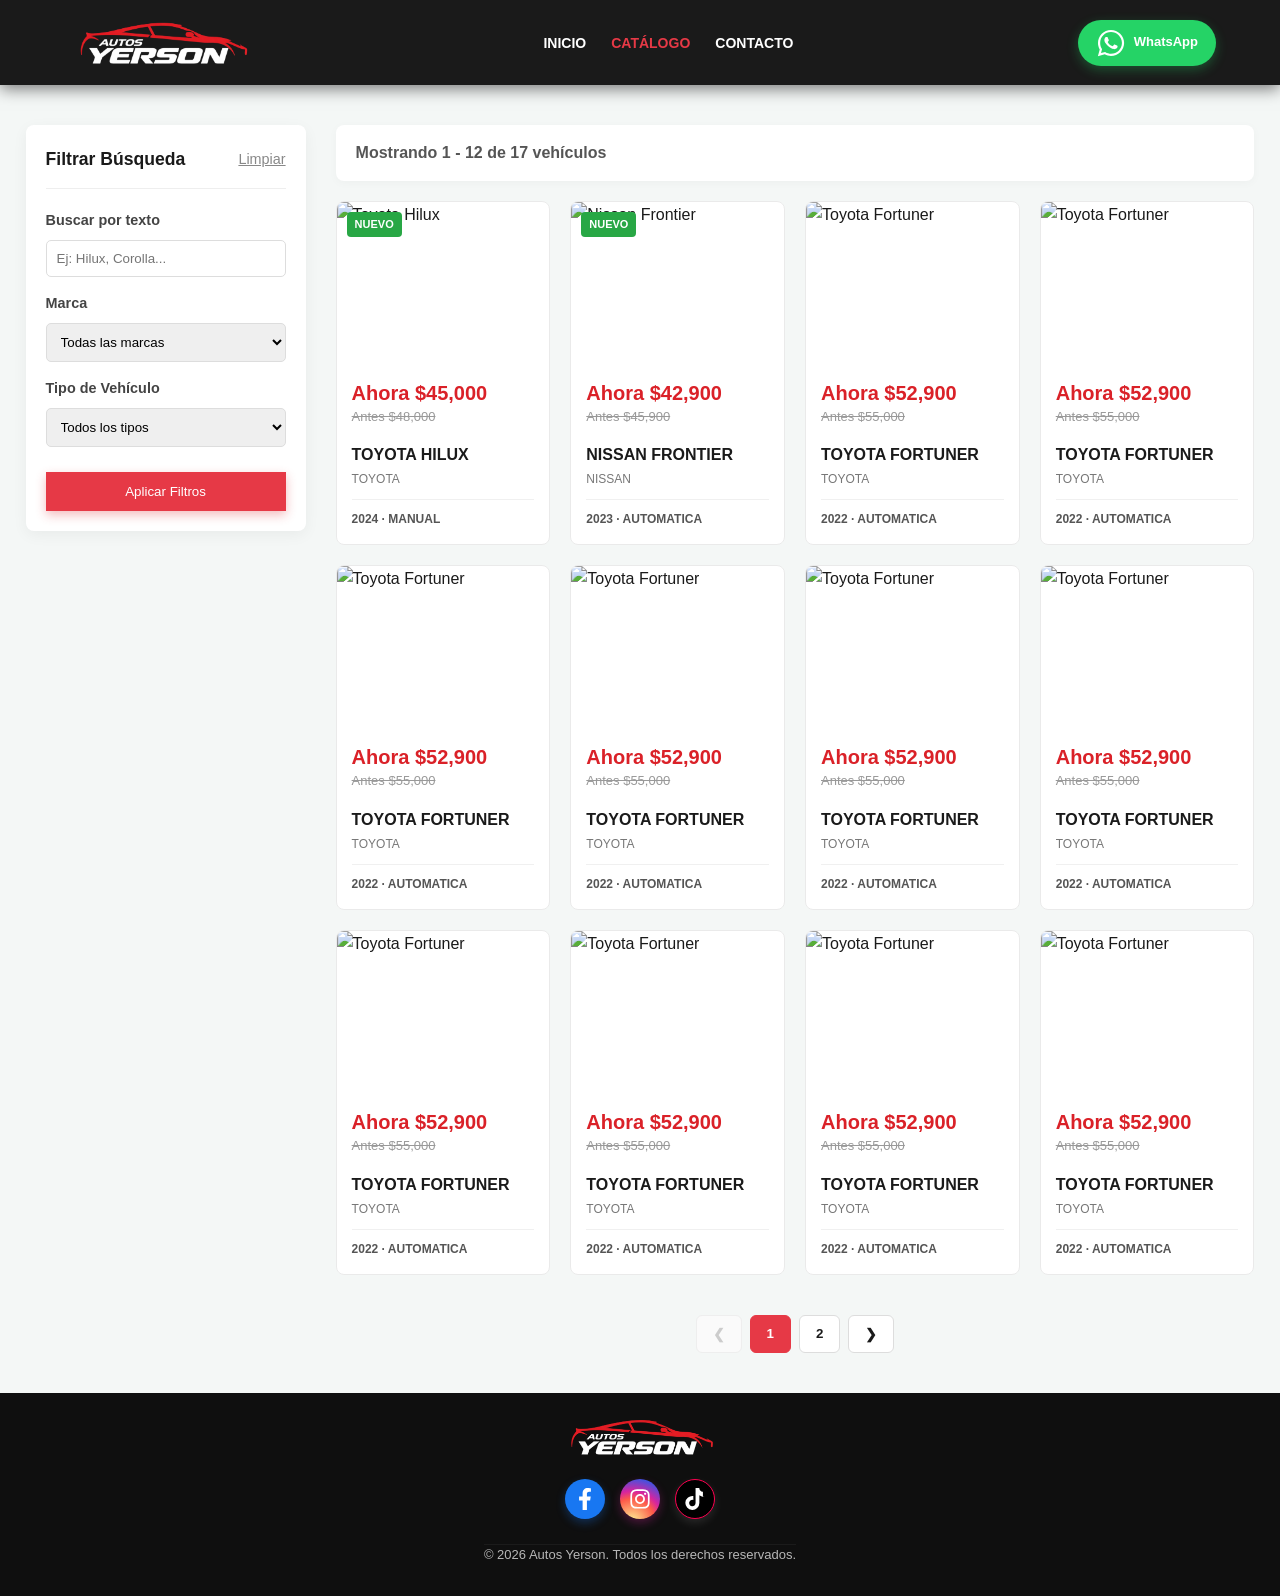
==== commit 1a163072: "Add files via upload" ====
--- a/catalogo.html
+++ b/catalogo.html
@@ -6,6 +6,7 @@
     <title>Catálogo | Autos Yerson</title>
     <link href="https://fonts.googleapis.com/css2?family=Montserrat:wght@400;600;700;800&display=swap" rel="stylesheet">
     <link rel="stylesheet" href="css/styles.css">
+    <link rel="icon" type="image/png" href="img/logo.ico">
 </head>
 <body>
     <header>
--- a/css/styles.css
+++ b/css/styles.css
@@ -1775,6 +1775,7 @@
     max-width: 1200px;
     margin: 0 auto;
     padding: 0 5%;
+    margin-top: -65px;
 }
 
 .logo-footer {
@@ -1851,7 +1852,7 @@
     position: sticky; top: 0; z-index: 1000; 
 }
 
-.logo-img { height: 60px; width: auto; }
+.logo-img { height: 130px; width: auto; margin-bottom: -40px;  margin-top: -25px; }
 
 header nav ul { list-style: none; display: flex; gap: 25px; }
 
